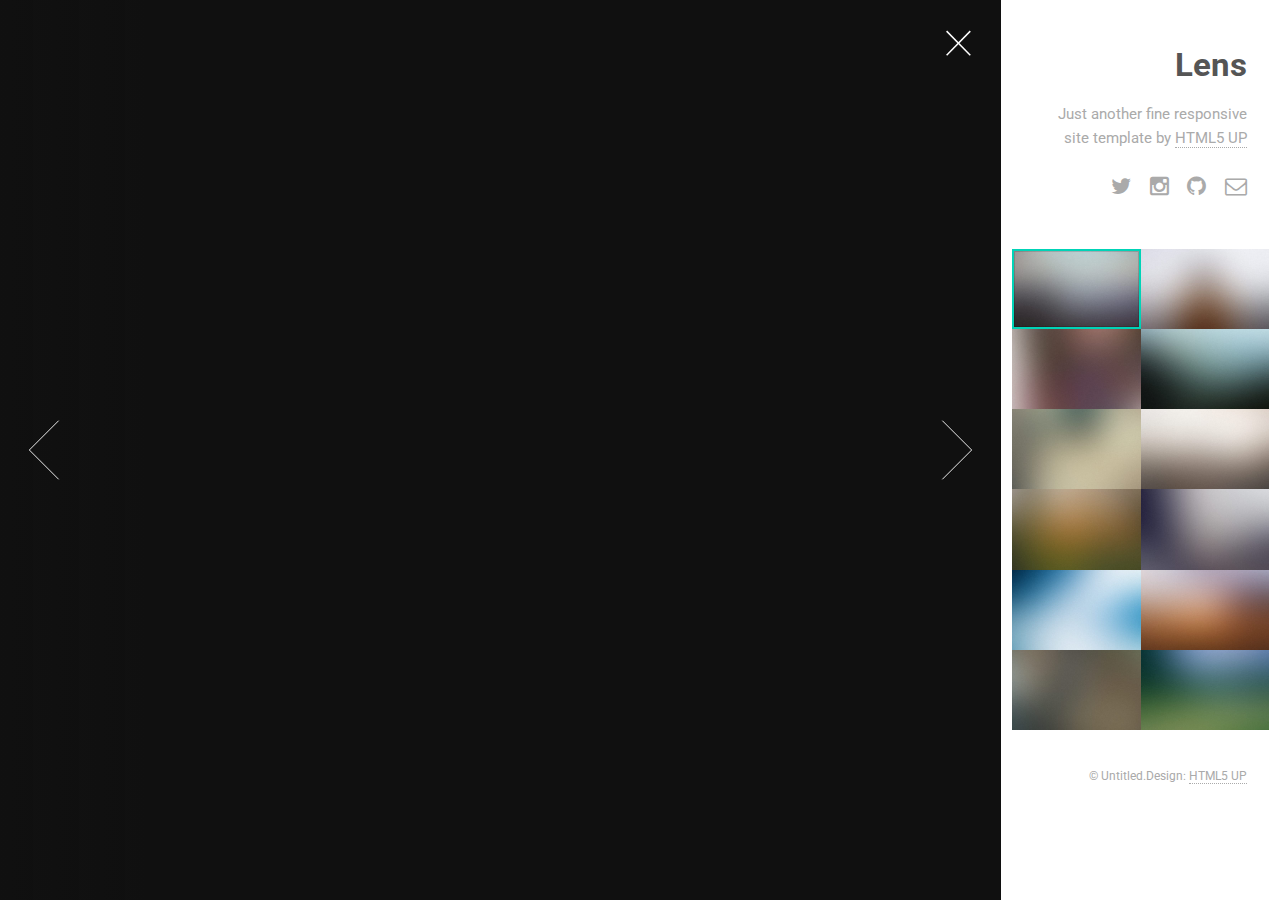
==== index.html @ 10e1d280 "first" ====
<!DOCTYPE HTML>
<!--
	Lens by HTML5 UP
	html5up.net | @n33co
	Free for personal and commercial use under the CCA 3.0 license (html5up.net/license)
-->
<html>
	<head>
		<title>Lens by HTML5 UP</title>
		<meta charset="utf-8" />
		<meta name="viewport" content="width=device-width, initial-scale=1" />
		<!--[if lte IE 8]><script src="assets/js/ie/html5shiv.js"></script><![endif]-->
		<link rel="stylesheet" href="assets/css/main.css" />
		<!--[if lte IE 8]><link rel="stylesheet" href="assets/css/ie8.css" /><![endif]-->
		<!--[if lte IE 9]><link rel="stylesheet" href="assets/css/ie9.css" /><![endif]-->
		<noscript><link rel="stylesheet" href="assets/css/noscript.css" /></noscript>
	</head>
	<body class="is-loading-0 is-loading-1 is-loading-2">

		<!-- Main -->
			<div id="main">

				<!-- Header -->
					<header id="header">
						<h1>Lens</h1>
						<p>Just another fine responsive site template by <a href="http://html5up.net">HTML5 UP</a></p>
						<ul class="icons">
							<li><a href="#" class="icon fa-twitter"><span class="label">Twitter</span></a></li>
							<li><a href="#" class="icon fa-instagram"><span class="label">Instagram</span></a></li>
							<li><a href="#" class="icon fa-github"><span class="label">Github</span></a></li>
							<li><a href="#" class="icon fa-envelope-o"><span class="label">Email</span></a></li>
						</ul>
					</header>

				<!-- Thumbnail -->
					<section id="thumbnails">
						<article>
							<a class="thumbnail" href="images/fulls/01.jpg" data-position="left center"><img src="images/thumbs/01.jpg" alt="" /></a>
							<h2>Diam tempus accumsan</h2>
							<p>Lorem ipsum dolor sit amet, consectetur adipiscing elit.</p>
						</article>
						<article>
							<a class="thumbnail" href="images/fulls/02.jpg"><img src="images/thumbs/02.jpg" alt="" /></a>
							<h2>Vivamus convallis libero</h2>
							<p>Sed velit lacus, laoreet at venenatis convallis in lorem tincidunt.</p>
						</article>
						<article>
							<a class="thumbnail" href="images/fulls/03.jpg" data-position="top center"><img src="images/thumbs/03.jpg" alt="" /></a>
							<h2>Nec accumsan enim felis</h2>
							<p>Maecenas eleifend tellus ut turpis eleifend, vitae pretium faucibus.</p>
						</article>
						<article>
							<a class="thumbnail" href="images/fulls/04.jpg"><img src="images/thumbs/04.jpg" alt="" /></a>
							<h2>Donec maximus nisi eget</h2>
							<p>Tristique in nulla vel congue. Sed sociis natoque parturient nascetur.</p>
						</article>
						<article>
							<a class="thumbnail" href="images/fulls/05.jpg" data-position="top center"><img src="images/thumbs/05.jpg" alt="" /></a>
							<h2>Nullam vitae nunc vulputate</h2>
							<p>In pellentesque cursus velit id posuere. Donec vehicula nulla.</p>
						</article>
						<article>
							<a class="thumbnail" href="images/fulls/06.jpg"><img src="images/thumbs/06.jpg" alt="" /></a>
							<h2>Phasellus magna faucibus</h2>
							<p>Nulla dignissim libero maximus tellus varius dictum ut posuere magna.</p>
						</article>
						<article>
							<a class="thumbnail" href="images/fulls/07.jpg"><img src="images/thumbs/07.jpg" alt="" /></a>
							<h2>Proin quis mauris</h2>
							<p>Etiam ultricies, lorem quis efficitur porttitor, facilisis ante orci urna.</p>
						</article>
						<article>
							<a class="thumbnail" href="images/fulls/08.jpg"><img src="images/thumbs/08.jpg" alt="" /></a>
							<h2>Gravida quis varius enim</h2>
							<p>Nunc egestas congue lorem. Nullam dictum placerat ex sapien tortor mattis.</p>
						</article>
						<article>
							<a class="thumbnail" href="images/fulls/09.jpg"><img src="images/thumbs/09.jpg" alt="" /></a>
							<h2>Morbi eget vitae adipiscing</h2>
							<p>In quis vulputate dui. Maecenas metus elit, dictum praesent lacinia lacus.</p>
						</article>
						<article>
							<a class="thumbnail" href="images/fulls/10.jpg"><img src="images/thumbs/10.jpg" alt="" /></a>
							<h2>Habitant tristique senectus</h2>
							<p>Vestibulum ante ipsum primis in faucibus orci luctus ac tincidunt dolor.</p>
						</article>
						<article>
							<a class="thumbnail" href="images/fulls/11.jpg"><img src="images/thumbs/11.jpg" alt="" /></a>
							<h2>Pharetra ex non faucibus</h2>
							<p>Ut sed magna euismod leo laoreet congue. Fusce congue enim ultricies.</p>
						</article>
						<article>
							<a class="thumbnail" href="images/fulls/12.jpg"><img src="images/thumbs/12.jpg" alt="" /></a>
							<h2>Mattis lorem sodales</h2>
							<p>Feugiat auctor leo massa, nec vestibulum nisl erat faucibus, rutrum nulla.</p>
						</article>
					</section>

				<!-- Footer -->
					<footer id="footer">
						<ul class="copyright">
							<li>&copy; Untitled.</li><li>Design: <a href="http://html5up.net">HTML5 UP</a></li>
						</ul>
					</footer>

			</div>

		<!-- Scripts -->
			<script src="assets/js/jquery.min.js"></script>
			<script src="assets/js/skel.min.js"></script>
			<!--[if lte IE 8]><script src="assets/js/ie/respond.min.js"></script><![endif]-->
			<script src="assets/js/main.js"></script>

	</body>
</html>
---- assets/css/main.css ----
@import url(font-awesome.min.css);
@import url("http://fonts.googleapis.com/css?family=Roboto:400,700");

/*
	Lens by HTML5 UP
	html5up.net | @n33co
	Free for personal and commercial use under the CCA 3.0 license (html5up.net/license)
*/

/* Reset */

	html, body, div, span, applet, object, iframe, h1, h2, h3, h4, h5, h6, p, blockquote, pre, a, abbr, acronym, address, big, cite, code, del, dfn, em, img, ins, kbd, q, s, samp, small, strike, strong, sub, sup, tt, var, b, u, i, center, dl, dt, dd, ol, ul, li, fieldset, form, label, legend, table, caption, tbody, tfoot, thead, tr, th, td, article, aside, canvas, details, embed, figure, figcaption, footer, header, hgroup, menu, nav, output, ruby, section, summary, time, mark, audio, video {
		margin: 0;
		padding: 0;
		border: 0;
		font-size: 100%;
		font: inherit;
		vertical-align: baseline;
	}

	article, aside, details, figcaption, figure, footer, header, hgroup, menu, nav, section {
		display: block;
	}

	body {
		line-height: 1;
	}

	ol, ul {
		list-style: none;
	}

	blockquote, q {
		quotes: none;
	}

	blockquote:before, blockquote:after, q:before, q:after {
		content: '';
		content: none;
	}

	table {
		border-collapse: collapse;
		border-spacing: 0;
	}

	body {
		-webkit-text-size-adjust: none;
	}

/* Box Model */

	*, *:before, *:after {
		-moz-box-sizing: border-box;
		-webkit-box-sizing: border-box;
		box-sizing: border-box;
	}

/* Basic */

	/*
		@-ms-viewport {
			width: device-width;
		}

	*/

	@media screen and (max-width: 480px) {

		html, body {
			min-width: 320px;
		}

	}

	body.is-loading-0 *, body.is-loading-0 *:before, body.is-loading-0 *:after {
		-moz-animation: none !important;
		-webkit-animation: none !important;
		-ms-animation: none !important;
		animation: none !important;
		-moz-transition: none !important;
		-webkit-transition: none !important;
		-ms-transition: none !important;
		transition: none !important;
	}

	html, body {
		background-color: #101010;
		overflow: hidden;
	}

/* Type */

	html {
		font-size: 16pt;
	}

		@media screen and (max-width: 1680px) {

			html {
				font-size: 12pt;
			}

		}

		@media screen and (max-width: 1280px) {

			html {
				font-size: 11pt;
			}

		}

	body {
		background-color: #fff;
		color: #aaa;
	}

	body, input, select, textarea {
		font-family: "Roboto", Helvetica, sans-serif;
		font-weight: 400;
		line-height: 1.65;
		font-size: 1em;
		color: #aaa;
	}

	a {
		-moz-transition: color 0.25s ease, border-bottom-color 0.25s ease;
		-webkit-transition: color 0.25s ease, border-bottom-color 0.25s ease;
		-ms-transition: color 0.25s ease, border-bottom-color 0.25s ease;
		transition: color 0.25s ease, border-bottom-color 0.25s ease;
		border-bottom: dotted 1px;
		color: inherit;
		text-decoration: none;
	}

		a:hover {
			border-bottom-color: transparent;
			color: #00D3B7;
		}

	strong, b {
		font-weight: 400;
		color: #555;
	}

	em, i {
		font-style: italic;
	}

	p {
		margin: 0 0 1.25em 0;
	}

	h1, h2, h3, h4, h5, h6 {
		font-weight: 400;
		line-height: 1.25;
		margin: 0 0 0.5em 0;
		color: #555;
	}

		h1 a, h2 a, h3 a, h4 a, h5 a, h6 a {
			color: inherit;
			text-decoration: none;
		}

	h2 {
		font-size: 1.25em;
	}

	h3 {
		font-size: 1em;
	}

	h4 {
		font-size: 0.9em;
	}

	h5 {
		font-size: 0.8em;
	}

	h6 {
		font-size: 0.7em;
	}

	sub {
		font-size: 0.8em;
		position: relative;
		top: 0.5em;
	}

	sup {
		font-size: 0.8em;
		position: relative;
		top: -0.5em;
	}

	blockquote {
		border-left: solid 4px #ccc;
		font-style: italic;
		margin: 0 0 1.25em 0;
		padding: 0.3125em 0 0.3125em 1.25em;
	}

	code {
		border-radius: 4px;
		border: solid 1px;
		font-family: "Courier New", monospace;
		font-size: 0.9em;
		margin: 0 0.25em;
		padding: 0.25em 0.65em;
		border-color: #ccc;
	}

	pre {
		-webkit-overflow-scrolling: touch;
		font-family: "Courier New", monospace;
		font-size: 0.9em;
		margin: 0 0 1.25em 0;
	}

		pre code {
			display: block;
			padding: 1em 1.5em;
			overflow-x: auto;
		}

	hr {
		border: 0;
		border-bottom: solid 1px #ccc;
		margin: 1.25em 0;
	}

		hr.major {
			margin: 1.875em 0;
		}

	.align-left {
		text-align: left;
	}

	.align-center {
		text-align: center;
	}

	.align-right {
		text-align: right;
	}

/* Button */

	input[type="submit"],
	input[type="reset"],
	input[type="button"],
	button,
	.button {
		-moz-appearance: none;
		-webkit-appearance: none;
		-ms-appearance: none;
		appearance: none;
		-moz-transition: background-color 0.25s ease-in-out, border-color 0.25s ease-in-out, color 0.25s ease-in-out;
		-webkit-transition: background-color 0.25s ease-in-out, border-color 0.25s ease-in-out, color 0.25s ease-in-out;
		-ms-transition: background-color 0.25s ease-in-out, border-color 0.25s ease-in-out, color 0.25s ease-in-out;
		transition: background-color 0.25s ease-in-out, border-color 0.25s ease-in-out, color 0.25s ease-in-out;
		background-color: transparent;
		border-radius: 4px;
		border: solid 1px #ccc;
		color: #555;
		cursor: pointer;
		display: inline-block;
		line-height: 1;
		padding: 0.75em 1.5em;
		text-align: center;
		text-decoration: none;
		white-space: nowrap;
	}

		input[type="submit"]:hover,
		input[type="reset"]:hover,
		input[type="button"]:hover,
		button:hover,
		.button:hover {
			border-color: #00D3B7;
			color: #00D3B7;
		}

			input[type="submit"]:hover:active,
			input[type="reset"]:hover:active,
			input[type="button"]:hover:active,
			button:hover:active,
			.button:hover:active {
				background-color: rgba(0, 211, 183, 0.15);
			}

		input[type="submit"].icon,
		input[type="reset"].icon,
		input[type="button"].icon,
		button.icon,
		.button.icon {
			padding-left: 1.35em;
		}

			input[type="submit"].icon:before,
			input[type="reset"].icon:before,
			input[type="button"].icon:before,
			button.icon:before,
			.button.icon:before {
				margin-right: 0.5em;
			}

		input[type="submit"].fit,
		input[type="reset"].fit,
		input[type="button"].fit,
		button.fit,
		.button.fit {
			display: block;
			margin: 0 0 0.625em 0;
			width: 100%;
		}

		input[type="submit"].small,
		input[type="reset"].small,
		input[type="button"].small,
		button.small,
		.button.small {
			font-size: 0.8em;
		}

		input[type="submit"].big,
		input[type="reset"].big,
		input[type="button"].big,
		button.big,
		.button.big {
			font-size: 1.35em;
		}

		input[type="submit"].disabled, input[type="submit"]:disabled,
		input[type="reset"].disabled,
		input[type="reset"]:disabled,
		input[type="button"].disabled,
		input[type="button"]:disabled,
		button.disabled,
		button:disabled,
		.button.disabled,
		.button:disabled {
			-moz-pointer-events: none;
			-webkit-pointer-events: none;
			-ms-pointer-events: none;
			pointer-events: none;
			opacity: 0.25;
		}

/* Form */

	form {
		margin: 0 0 1.25em 0;
	}

	label {
		color: #555;
		display: block;
		font-size: 0.9em;
		font-weight: 400;
		margin: 0 0 0.625em 0;
	}

	input[type="text"],
	input[type="password"],
	input[type="email"],
	select,
	textarea {
		-moz-appearance: none;
		-webkit-appearance: none;
		-ms-appearance: none;
		appearance: none;
		background-color: transparent;
		border-radius: 4px;
		border: solid 1px #ccc;
		color: inherit;
		display: block;
		outline: 0;
		padding: 0 0.75em;
		text-decoration: none;
		width: 100%;
	}

		input[type="text"]:invalid,
		input[type="password"]:invalid,
		input[type="email"]:invalid,
		select:invalid,
		textarea:invalid {
			box-shadow: none;
		}

		input[type="text"]:focus,
		input[type="password"]:focus,
		input[type="email"]:focus,
		select:focus,
		textarea:focus {
			border-color: #00D3B7;
		}

	.select-wrapper {
		text-decoration: none;
		display: block;
		position: relative;
	}

		.select-wrapper:before {
			-moz-osx-font-smoothing: grayscale;
			-webkit-font-smoothing: antialiased;
			font-family: FontAwesome;
			font-style: normal;
			font-weight: normal;
			text-transform: none !important;
		}

		.select-wrapper:before {
			color: #ccc;
			content: '\f107';
			display: block;
			height: 2.75em;
			line-height: 2.75em;
			pointer-events: none;
			position: absolute;
			right: 0;
			text-align: center;
			top: 0;
			width: 2.75em;
		}

		.select-wrapper select::-ms-expand {
			display: none;
		}

	input[type="text"],
	input[type="password"],
	input[type="email"],
	select {
		height: 2.75em;
	}

	textarea {
		padding: 0.75em 1em;
	}

	input[type="checkbox"],
	input[type="radio"] {
		-moz-appearance: none;
		-webkit-appearance: none;
		-ms-appearance: none;
		appearance: none;
		display: block;
		float: left;
		margin-right: -2em;
		opacity: 0;
		width: 1em;
		z-index: -1;
	}

		input[type="checkbox"] + label,
		input[type="radio"] + label {
			text-decoration: none;
			color: #aaa;
			cursor: pointer;
			display: inline-block;
			font-size: 1em;
			font-weight: 400;
			margin: 0;
			padding-left: 2.4em;
			padding-right: 0.75em;
			position: relative;
		}

			input[type="checkbox"] + label:before,
			input[type="radio"] + label:before {
				-moz-osx-font-smoothing: grayscale;
				-webkit-font-smoothing: antialiased;
				font-family: FontAwesome;
				font-style: normal;
				font-weight: normal;
				text-transform: none !important;
			}

			input[type="checkbox"] + label:before,
			input[type="radio"] + label:before {
				background: transparent;
				border-radius: 4px;
				border: solid 1px #ccc;
				content: '';
				display: inline-block;
				height: 1.65em;
				left: 0;
				line-height: 1.58125em;
				position: absolute;
				text-align: center;
				top: 0;
				width: 1.65em;
			}

		input[type="checkbox"]:checked + label:before,
		input[type="radio"]:checked + label:before {
			background-color: #555;
			border-color: #555;
			color: #fff;
			content: '\f00c';
		}

		input[type="checkbox"]:focus + label:before,
		input[type="radio"]:focus + label:before {
			border-color: #00D3B7;
		}

	input[type="checkbox"] + label:before {
		border-radius: 4px;
	}

	input[type="radio"] + label:before {
		border-radius: 100%;
	}

	::-webkit-input-placeholder {
		opacity: 1.0;
		color: #ccc !important;
	}

	:-moz-placeholder {
		opacity: 1.0;
		color: #ccc !important;
	}

	::-moz-placeholder {
		opacity: 1.0;
		color: #ccc !important;
	}

	:-ms-input-placeholder {
		opacity: 1.0;
		color: #ccc !important;
	}

	.formerize-placeholder {
		opacity: 1.0;
		color: #ccc !important;
	}

	.field {
		margin: 0 0 1.25em 0;
	}

/* Icon */

	.icon {
		text-decoration: none;
		border-bottom: none;
		position: relative;
	}

		.icon:before {
			-moz-osx-font-smoothing: grayscale;
			-webkit-font-smoothing: antialiased;
			font-family: FontAwesome;
			font-style: normal;
			font-weight: normal;
			text-transform: none !important;
		}

		.icon > .label {
			display: none;
		}

/* List */

	ol {
		list-style: decimal;
		margin: 0 0 1.25em 0;
		padding-left: 1.25em;
	}

		ol li {
			padding-left: 0.25em;
		}

	ul {
		list-style: disc;
		margin: 0 0 1.25em 0;
		padding-left: 1em;
	}

		ul li {
			padding-left: 0.5em;
		}

		ul.alt {
			list-style: none;
			padding-left: 0;
		}

			ul.alt li {
				border-top: solid 1px #ccc;
				padding: 0.5em 0;
			}

				ul.alt li:first-child {
					border-top: 0;
					padding-top: 0;
				}

		ul.icons {
			cursor: default;
			list-style: none;
			padding-left: 0;
		}

			ul.icons li {
				display: inline-block;
				padding: 0 1em 0 0;
			}

				ul.icons li:last-child {
					padding-right: 0;
				}

				ul.icons li .icon:before {
					font-size: 1.5rem;
				}

		ul.actions {
			cursor: default;
			list-style: none;
			padding-left: 0;
		}

			ul.actions li {
				display: inline-block;
				padding: 0 0.625em 0 0;
				vertical-align: middle;
			}

				ul.actions li:last-child {
					padding-right: 0;
				}

			ul.actions.small li {
				padding: 0 0.3125em 0 0;
			}

			ul.actions.vertical li {
				display: block;
				padding: 0.625em 0 0 0;
			}

				ul.actions.vertical li:first-child {
					padding-top: 0;
				}

				ul.actions.vertical li > * {
					margin-bottom: 0;
				}

			ul.actions.vertical.small li {
				padding: 0.3125em 0 0 0;
			}

				ul.actions.vertical.small li:first-child {
					padding-top: 0;
				}

			ul.actions.fit {
				display: table;
				margin-left: -0.625em;
				padding: 0;
				table-layout: fixed;
				width: calc(100% + 0.625em);
			}

				ul.actions.fit li {
					display: table-cell;
					padding: 0 0 0 0.625em;
				}

					ul.actions.fit li > * {
						margin-bottom: 0;
					}

				ul.actions.fit.small {
					margin-left: -0.3125em;
					width: calc(100% + 0.3125em);
				}

					ul.actions.fit.small li {
						padding: 0 0 0 0.3125em;
					}

	dl {
		margin: 0 0 1.25em 0;
	}

		dl dt {
			display: block;
			font-weight: 400;
			margin: 0 0 0.625em 0;
		}

		dl dd {
			margin-left: 1.25em;
		}

/* Main */

	#main {
		-moz-transition: opacity 0.75s ease, right 0.75s ease, left 0.75s ease, visibility 0.75s;
		-webkit-transition: opacity 0.75s ease, right 0.75s ease, left 0.75s ease, visibility 0.75s;
		-ms-transition: opacity 0.75s ease, right 0.75s ease, left 0.75s ease, visibility 0.75s;
		transition: opacity 0.75s ease, right 0.75s ease, left 0.75s ease, visibility 0.75s;
		-webkit-overflow-scrolling: touch;
		position: fixed;
		top: 0;
		width: 22.5em;
		height: 100%;
		background: #fff;
		outline: 0;
		overflow-x: hidden;
		overflow-y: auto;
		text-align: right;
		visibility: visible;
		z-index: 10000;
		right: 0;
	}

		#main .toggle {
			-webkit-tap-highlight-color: transparent;
			position: absolute;
			top: 0;
			width: 4em;
			height: 4em;
			background-image: url("images/close-small-alt.svg");
			background-repeat: no-repeat;
			background-size: 32px 32px;
			cursor: pointer;
			display: none;
			z-index: 1;
			background-position: 0.5em 0.5em;
			left: 0;
		}

		body.fullscreen #main {
			visibility: hidden;
			right: -22.5em;
		}

		body.is-loading-1 #main {
			opacity: 0;
			right: -2em;
		}

		@media screen and (max-width: 1280px) {

			#main {
				width: 19em;
			}

				body.fullscreen #main {
					right: -19em;
				}

		}

		@media screen and (max-width: 980px) {

			#main {
				background: rgba(255, 255, 255, 0.925);
			}

				#main .toggle {
					display: block;
				}

		}

		@media screen and (max-width: 480px) {

			#main {
				-moz-transition: opacity 0.5s ease, visibility 0.5s;
				-webkit-transition: opacity 0.5s ease, visibility 0.5s;
				-ms-transition: opacity 0.5s ease, visibility 0.5s;
				transition: opacity 0.5s ease, visibility 0.5s;
				width: 100%;
				background: #fff;
				text-align: center;
			}

				body.is-loading-1 #main {
					left: auto !important;
					right: auto !important;
				}

				body.fullscreen #main {
					left: auto !important;
					right: auto !important;
					opacity: 0;
				}

				#main .toggle {
					display: none;
				}

		}

/* Header */

	#header {
		padding: 3em 2.25em 1.75em 2.25em ;
	}

		#header h1 {
			font-size: 2.25em;
			font-weight: 700;
		}

/* Footer */

	#footer {
		padding: 2.25em 2.25em 1em 2.25em ;
	}

		#footer .copyright {
			list-style: none;
			padding: 0;
		}

			#footer .copyright li {
				display: inline-block;
				font-size: 0.8em;
				padding: 0;
			}

/* Thumbnails */

	#thumbnails {
		display: -moz-flex;
		display: -webkit-flex;
		display: -ms-flex;
		display: flex;
		-moz-flex-wrap: wrap;
		-webkit-flex-wrap: wrap;
		-ms-flex-wrap: wrap;
		flex-wrap: wrap;
		padding: 0 0.75em;
	}

		#thumbnails article {
			position: relative;
			width: 50%;
			background: #101010;
			outline: 0;
		}

			#thumbnails article .thumbnail {
				-webkit-tap-highlight-color: transparent;
				display: block;
				position: relative;
				border: 0;
				outline: 0;
			}

				#thumbnails article .thumbnail img {
					display: block;
					width: 100%;
				}

				#thumbnails article .thumbnail:before {
					-moz-pointer-events: none;
					-webkit-pointer-events: none;
					-ms-pointer-events: none;
					pointer-events: none;
					-moz-transition: opacity 0.25s ease;
					-webkit-transition: opacity 0.25s ease;
					-ms-transition: opacity 0.25s ease;
					transition: opacity 0.25s ease;
					content: '';
					position: absolute;
					left: 0;
					top: 0;
					width: 100%;
					height: 100%;
					box-shadow: inset 0 0 0 2px #00D3B7, inset 0 0 0px 3px rgba(0, 0, 0, 0.15);
					opacity: 0;
					z-index: 1;
				}

				#thumbnails article .thumbnail:focus:before {
					opacity: 0.5;
				}

			#thumbnails article h2, #thumbnails article p {
				display: none;
			}

			#thumbnails article.active .thumbnail:before {
				opacity: 1;
			}

		@media screen and (max-width: 480px) {

			#thumbnails article .thumbnail:before {
				display: none;
			}

		}

/* Viewer */

	@-moz-keyframes spinner {
		0% {
			-moz-transform: rotate(0deg);
			-webkit-transform: rotate(0deg);
			-ms-transform: rotate(0deg);
			transform: rotate(0deg);
		}

		100% {
			-moz-transform: rotate(360deg);
			-webkit-transform: rotate(360deg);
			-ms-transform: rotate(360deg);
			transform: rotate(360deg);
		}
	}

	@-webkit-keyframes spinner {
		0% {
			-moz-transform: rotate(0deg);
			-webkit-transform: rotate(0deg);
			-ms-transform: rotate(0deg);
			transform: rotate(0deg);
		}

		100% {
			-moz-transform: rotate(360deg);
			-webkit-transform: rotate(360deg);
			-ms-transform: rotate(360deg);
			transform: rotate(360deg);
		}
	}

	@-ms-keyframes spinner {
		0% {
			-moz-transform: rotate(0deg);
			-webkit-transform: rotate(0deg);
			-ms-transform: rotate(0deg);
			transform: rotate(0deg);
		}

		100% {
			-moz-transform: rotate(360deg);
			-webkit-transform: rotate(360deg);
			-ms-transform: rotate(360deg);
			transform: rotate(360deg);
		}
	}

	@keyframes spinner {
		0% {
			-moz-transform: rotate(0deg);
			-webkit-transform: rotate(0deg);
			-ms-transform: rotate(0deg);
			transform: rotate(0deg);
		}

		100% {
			-moz-transform: rotate(360deg);
			-webkit-transform: rotate(360deg);
			-ms-transform: rotate(360deg);
			transform: rotate(360deg);
		}
	}

	#viewer {
		-moz-transition: opacity 0.75s ease, width 0.75s ease;
		-webkit-transition: opacity 0.75s ease, width 0.75s ease;
		-ms-transition: opacity 0.75s ease, width 0.75s ease;
		transition: opacity 0.75s ease, width 0.75s ease;
		position: absolute;
		top: 0;
		width: calc(100% - 22.5em);
		height: 100%;
		left: 0;
	}

		#viewer .inner {
			-moz-pointer-events: none;
			-webkit-pointer-events: none;
			-ms-pointer-events: none;
			pointer-events: none;
			position: absolute;
			top: 0;
			left: 0;
			width: 100%;
			height: 100%;
			z-index: 2;
		}

			#viewer .inner > * {
				-moz-pointer-events: auto;
				-webkit-pointer-events: auto;
				-ms-pointer-events: auto;
				pointer-events: auto;
			}

			#viewer .inner:before {
				background-image: -moz-linear-gradient(left, rgba(16,16,16,0.2), rgba(16,16,16,0) 10em, rgba(16,16,16,0)), -moz-linear-gradient(right, rgba(16,16,16,0.2), rgba(16,16,16,0) 10em, rgba(16,16,16,0));
				background-image: -webkit-linear-gradient(left, rgba(16,16,16,0.2), rgba(16,16,16,0) 10em, rgba(16,16,16,0)), -webkit-linear-gradient(right, rgba(16,16,16,0.2), rgba(16,16,16,0) 10em, rgba(16,16,16,0));
				background-image: -ms-linear-gradient(left, rgba(16,16,16,0.2), rgba(16,16,16,0) 10em, rgba(16,16,16,0)), -ms-linear-gradient(right, rgba(16,16,16,0.2), rgba(16,16,16,0) 10em, rgba(16,16,16,0));
				background-image: linear-gradient(left, rgba(16,16,16,0.2), rgba(16,16,16,0) 10em, rgba(16,16,16,0)), linear-gradient(right, rgba(16,16,16,0.2), rgba(16,16,16,0) 10em, rgba(16,16,16,0));
				content: '';
				display: block;
				position: absolute;
				top: 0;
				left: 0;
				width: 100%;
				height: 100%;
			}

			#viewer .inner .toggle {
				-webkit-tap-highlight-color: transparent;
				position: absolute;
				top: 0;
				width: 4em;
				height: 4em;
				background-image: url("images/close.svg");
				background-repeat: no-repeat;
				background-size: 64px 64px;
				cursor: pointer;
				z-index: 1;
				right: 0;
				background-position: calc(100% - 0.75em) 0.75em;
			}

			#viewer .inner .nav-next,
			#viewer .inner .nav-previous {
				-webkit-tap-highlight-color: transparent;
				position: absolute;
				top: 50%;
				width: 6em;
				height: 6em;
				margin-top: -3em;
				background-image: url("images/arrow.svg");
				background-position: center;
				background-repeat: no-repeat;
				background-size: contain;
				cursor: pointer;
			}

			#viewer .inner .nav-previous {
				-moz-transform: scaleX(-1);
				-webkit-transform: scaleX(-1);
				-ms-transform: scaleX(-1);
				transform: scaleX(-1);
				left: 0;
			}

			#viewer .inner .nav-next {
				right: 0;
			}

		#viewer .slide {
			-moz-transition: opacity 0.5s ease-in-out;
			-webkit-transition: opacity 0.5s ease-in-out;
			-ms-transition: opacity 0.5s ease-in-out;
			transition: opacity 0.5s ease-in-out;
			position: absolute;
			top: 0;
			left: 0;
			width: 100%;
			height: 100%;
			opacity: 1;
			z-index: 1;
		}

			#viewer .slide .caption {
				background-image: -moz-linear-gradient(bottom, rgba(16,16,16,0.75), rgba(16,16,16,0.25) 80%, rgba(16,16,16,0));
				background-image: -webkit-linear-gradient(bottom, rgba(16,16,16,0.75), rgba(16,16,16,0.25) 80%, rgba(16,16,16,0));
				background-image: -ms-linear-gradient(bottom, rgba(16,16,16,0.75), rgba(16,16,16,0.25) 80%, rgba(16,16,16,0));
				background-image: linear-gradient(bottom, rgba(16,16,16,0.75), rgba(16,16,16,0.25) 80%, rgba(16,16,16,0));
				padding: 2em 2em 0.75em 2em ;
				position: absolute;
				bottom: 0;
				left: 0;
				width: 100%;
				color: rgba(255, 255, 255, 0.5);
				z-index: 1;
			}

				#viewer .slide .caption h2, #viewer .slide .caption h3, #viewer .slide .caption h4, #viewer .slide .caption h5, #viewer .slide .caption h6 {
					color: #fff;
				}

			#viewer .slide .image {
				-moz-transition: opacity 0.5s ease-in-out;
				-webkit-transition: opacity 0.5s ease-in-out;
				-ms-transition: opacity 0.5s ease-in-out;
				transition: opacity 0.5s ease-in-out;
				position: absolute;
				top: 0;
				left: 0;
				width: 100%;
				height: 100%;
				background-repeat: no-repeat;
				background-size: cover;
				opacity: 0;
			}

			#viewer .slide:before {
				-moz-animation: spinner 1s linear infinite;
				-webkit-animation: spinner 1s linear infinite;
				-ms-animation: spinner 1s linear infinite;
				animation: spinner 1s linear infinite;
				-moz-transition: opacity 0.5s ease-in-out;
				-webkit-transition: opacity 0.5s ease-in-out;
				-ms-transition: opacity 0.5s ease-in-out;
				transition: opacity 0.5s ease-in-out;
				content: '';
				display: block;
				position: absolute;
				top: 50%;
				left: 50%;
				width: 3em;
				height: 3em;
				background-image: url("images/spinner.svg");
				background-position: center;
				background-repeat: no-repeat;
				background-size: contain;
				margin: -1.5em 0 0 -1.5em;
				opacity: 0;
			}

			#viewer .slide.loading:before {
				opacity: 1;
			}

			#viewer .slide.active .image {
				opacity: 1;
			}

		body.fullscreen #viewer {
			width: 100%;
		}

			body.fullscreen #viewer .inner .toggle {
				background-image: url("images/open.svg");
			}

		body.is-loading-1 #viewer {
			opacity: 0;
		}

		body.is-loading-2 #viewer .slide {
			opacity: 0;
		}

		@media screen and (max-width: 1280px) {

			#viewer {
				width: calc(100% - 19em);
			}

		}

		@media screen and (max-width: 980px) {

			#viewer {
				width: 100%;
			}

				#viewer .inner .toggle {
					-moz-transition: opacity 0.75s ease;
					-webkit-transition: opacity 0.75s ease;
					-ms-transition: opacity 0.75s ease;
					transition: opacity 0.75s ease;
					background-image: url("images/open.svg");
					opacity: 0;
					right: 0;
				}

				body.fullscreen #viewer .inner .toggle {
					opacity: 1;
				}

		}

		@media screen and (max-width: 736px) {

			#viewer .inner .toggle {
				background-size: 32px 32px;
			}

			#viewer .inner .nav-next,
			#viewer .inner .nav-previous {
				background-image: url("images/arrow-small.svg");
				background-size: 32px 32px;
			}

			body.fullscreen #viewer .inner .toggle {
				background-image: url("images/open-small.svg");
			}

		}

		@media screen and (max-width: 480px) {

			#viewer {
				-moz-transition: opacity 0.5s ease;
				-webkit-transition: opacity 0.5s ease;
				-ms-transition: opacity 0.5s ease;
				transition: opacity 0.5s ease;
				-moz-transition-delay: 0s;
				-webkit-transition-delay: 0s;
				-ms-transition-delay: 0s;
				transition-delay: 0s;
				opacity: 0;
			}

				#viewer .inner .toggle {
					background-image: url("images/close-small.svg") !important;
					background-size: 32px 32px;
				}

				body.fullscreen #viewer {
					-moz-transition-delay: 0.5s;
					-webkit-transition-delay: 0.5s;
					-ms-transition-delay: 0.5s;
					transition-delay: 0.5s;
					opacity: 1;
				}

		}
---- assets/css/ie8.css ----
/*
	Lens by HTML5 UP
	html5up.net | @n33co
	Free for personal and commercial use under the CCA 3.0 license (html5up.net/license)
*/

/* Viewer */

	#viewer {
		width: 100%;
	}
---- assets/css/ie9.css ----
/*
	Lens by HTML5 UP
	html5up.net | @n33co
	Free for personal and commercial use under the CCA 3.0 license (html5up.net/license)
*/

/* Thumbnails */

	#thumbnails:after {
		content: '';
		display: block;
		clear: both;
	}

	#thumbnails article {
		float: left;
	}

/* Viewer */

	#viewer .inner {
		box-shadow: inset 0 0 9em 2em rgba(16, 16, 16, 0.2);
	}

		#viewer .inner:before {
			display: none;
		}

	#viewer .slide .caption {
		background-color: rgba(16, 16, 16, 0.5);
	}
---- assets/css/noscript.css ----
/*
	Lens by HTML5 UP
	html5up.net | @n33co
	Free for personal and commercial use under the CCA 3.0 license (html5up.net/license)
*/

/* Main */

	#main {
		opacity: 1 !important;
		right: 0 !important;
	}

	body:before {
		content: 'Javascript is disabled :(';
		display: block;
		position: absolute;
		top: 50%;
		width: calc(100% - 22.5em * 0.333333333);
		height: 4em;
		margin-top: -2em;
		color: #272727;
		cursor: default;
		font-size: 3em;
		line-height: 4em;
		text-align: center;
		white-space: nowrap;
		left: 0;
	}
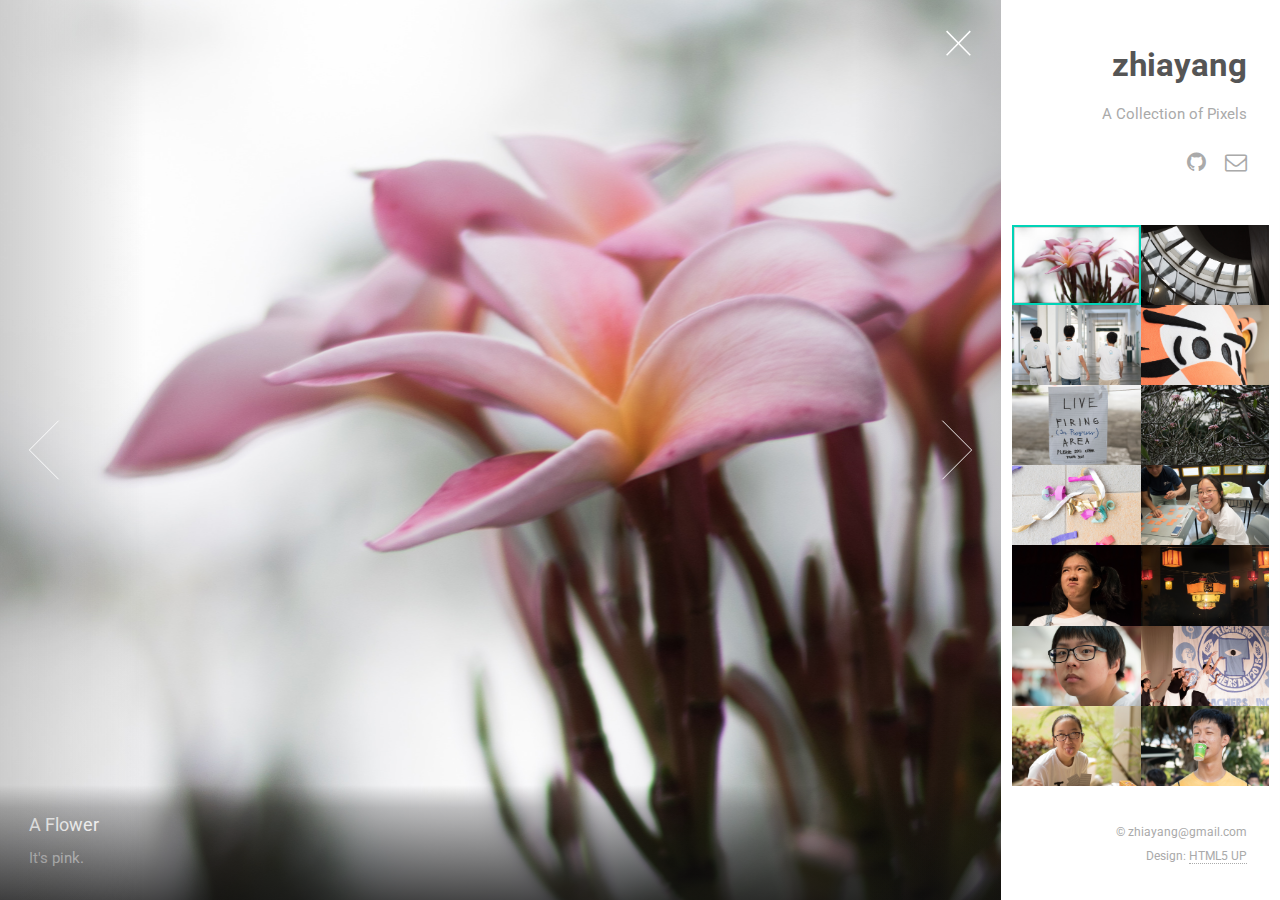
==== commit be751618: "second" ====
--- a/index.html
+++ b/index.html
@@ -6,7 +6,7 @@
 -->
 <html>
 	<head>
-		<title>Lens by HTML5 UP</title>
+		<title>A Collection of Pixels</title>
 		<meta charset="utf-8" />
 		<meta name="viewport" content="width=device-width, initial-scale=1" />
 		<!--[if lte IE 8]><script src="assets/js/ie/html5shiv.js"></script><![endif]-->
@@ -22,13 +22,11 @@
 
 				<!-- Header -->
 					<header id="header">
-						<h1>Lens</h1>
-						<p>Just another fine responsive site template by <a href="http://html5up.net">HTML5 UP</a></p>
+						<h1>zhiayang</h1>
+						<p>A Collection of Pixels</p>
 						<ul class="icons">
-							<li><a href="#" class="icon fa-twitter"><span class="label">Twitter</span></a></li>
-							<li><a href="#" class="icon fa-instagram"><span class="label">Instagram</span></a></li>
-							<li><a href="#" class="icon fa-github"><span class="label">Github</span></a></li>
-							<li><a href="#" class="icon fa-envelope-o"><span class="label">Email</span></a></li>
+							<li><a href="https://github.com/zhiayang" class="icon fa-github"><span class="label">Github</span></a></li>
+							<li><a href="mailto:zhiayang@gmail.com" class="icon fa-envelope-o"><span class="label">Email</span></a></li>
 						</ul>
 					</header>
 
@@ -36,70 +34,80 @@
 					<section id="thumbnails">
 						<article>
 							<a class="thumbnail" href="images/fulls/01.jpg" data-position="left center"><img src="images/thumbs/01.jpg" alt="" /></a>
-							<h2>Diam tempus accumsan</h2>
-							<p>Lorem ipsum dolor sit amet, consectetur adipiscing elit.</p>
+							<h2>A Flower</h2>
+							<p>It's pink.</p>
 						</article>
 						<article>
 							<a class="thumbnail" href="images/fulls/02.jpg"><img src="images/thumbs/02.jpg" alt="" /></a>
-							<h2>Vivamus convallis libero</h2>
-							<p>Sed velit lacus, laoreet at venenatis convallis in lorem tincidunt.</p>
+							<h2>Some Contrast</h2>
+							<p>It's definitely there.</p>
 						</article>
 						<article>
-							<a class="thumbnail" href="images/fulls/03.jpg" data-position="top center"><img src="images/thumbs/03.jpg" alt="" /></a>
-							<h2>Nec accumsan enim felis</h2>
-							<p>Maecenas eleifend tellus ut turpis eleifend, vitae pretium faucibus.</p>
+							<a class="thumbnail" href="images/fulls/03.jpg"><img src="images/thumbs/03.jpg" alt="" /></a>
+							<h2>Cool People :: Astrigue 2015</h2>
+							<p>Don't look at explosions.</p>
 						</article>
 						<article>
 							<a class="thumbnail" href="images/fulls/04.jpg"><img src="images/thumbs/04.jpg" alt="" /></a>
-							<h2>Donec maximus nisi eget</h2>
-							<p>Tristique in nulla vel congue. Sed sociis natoque parturient nascetur.</p>
+							<h2>Its Soul-less Eyes :: Teacher's Day 2015</h2>
+							<p>Stare deep into your soul.</p>
 						</article>
 						<article>
-							<a class="thumbnail" href="images/fulls/05.jpg" data-position="top center"><img src="images/thumbs/05.jpg" alt="" /></a>
-							<h2>Nullam vitae nunc vulputate</h2>
-							<p>In pellentesque cursus velit id posuere. Donec vehicula nulla.</p>
+							<a class="thumbnail" href="images/fulls/05.jpg"><img src="images/thumbs/05.jpg" alt="" /></a>
+							<h2>Pew Pew :: Astrigue 2015</h2>
+							<p>pew pew pew pew boom psh pew pew</p>
 						</article>
 						<article>
 							<a class="thumbnail" href="images/fulls/06.jpg"><img src="images/thumbs/06.jpg" alt="" /></a>
-							<h2>Phasellus magna faucibus</h2>
-							<p>Nulla dignissim libero maximus tellus varius dictum ut posuere magna.</p>
+							<h2>A Field of branches</h2>
+							<p>Interspersed by flowers.</p>
 						</article>
 						<article>
 							<a class="thumbnail" href="images/fulls/07.jpg"><img src="images/thumbs/07.jpg" alt="" /></a>
-							<h2>Proin quis mauris</h2>
-							<p>Etiam ultricies, lorem quis efficitur porttitor, facilisis ante orci urna.</p>
+							<h2>Party Poppers</h2>
+							<p>Looks like spilled guts.</p>
 						</article>
 						<article>
 							<a class="thumbnail" href="images/fulls/08.jpg"><img src="images/thumbs/08.jpg" alt="" /></a>
-							<h2>Gravida quis varius enim</h2>
-							<p>Nunc egestas congue lorem. Nullam dictum placerat ex sapien tortor mattis.</p>
+							<h2>A Person :: Astrigue 2015</h2>
+							<p>No comment.</p>
 						</article>
 						<article>
 							<a class="thumbnail" href="images/fulls/09.jpg"><img src="images/thumbs/09.jpg" alt="" /></a>
-							<h2>Morbi eget vitae adipiscing</h2>
-							<p>In quis vulputate dui. Maecenas metus elit, dictum praesent lacinia lacus.</p>
+							<h2>Grumpy Mc. Grumperton :: Teacher's Day 2015</h2>
+							<p>*pouts*</p>
 						</article>
 						<article>
 							<a class="thumbnail" href="images/fulls/10.jpg"><img src="images/thumbs/10.jpg" alt="" /></a>
-							<h2>Habitant tristique senectus</h2>
-							<p>Vestibulum ante ipsum primis in faucibus orci luctus ac tincidunt dolor.</p>
+							<h2>Mid Autumn Festival 2015</h2>
+							<p>Oh look, lanterns.</p>
 						</article>
 						<article>
 							<a class="thumbnail" href="images/fulls/11.jpg"><img src="images/thumbs/11.jpg" alt="" /></a>
-							<h2>Pharetra ex non faucibus</h2>
-							<p>Ut sed magna euismod leo laoreet congue. Fusce congue enim ultricies.</p>
+							<h2>A Deer in the Headlights</h2>
+							<p>*smash*</p>
 						</article>
 						<article>
 							<a class="thumbnail" href="images/fulls/12.jpg"><img src="images/thumbs/12.jpg" alt="" /></a>
-							<h2>Mattis lorem sodales</h2>
-							<p>Feugiat auctor leo massa, nec vestibulum nisl erat faucibus, rutrum nulla.</p>
+							<h2>MAD :: Teacher's Day 2015</h2>
+							<p>I'm scared now.</p>
+						</article>
+						<article>
+							<a class="thumbnail" href="images/fulls/13.jpg"><img src="images/thumbs/13.jpg" alt="" /></a>
+							<h2>Blehhhhh</h2>
+							<p>No comment.</p>
+						</article>
+						<article>
+							<a class="thumbnail" href="images/fulls/14.jpg"><img src="images/thumbs/14.jpg" alt="" /></a>
+							<h2>The Beast :: CSM 2015</h2>
+							<p>Hot.</p>
 						</article>
 					</section>
 
 				<!-- Footer -->
 					<footer id="footer">
 						<ul class="copyright">
-							<li>&copy; Untitled.</li><li>Design: <a href="http://html5up.net">HTML5 UP</a></li>
+							<li>&copy; zhiayang@gmail.com</li><li>Design: <a href="http://html5up.net">HTML5 UP</a></li>
 						</ul>
 					</footer>
 
@@ -112,4 +120,4 @@
 			<script src="assets/js/main.js"></script>
 
 	</body>
-</html>+</html>
--- a/assets/css/main.css
+++ b/assets/css/main.css
@@ -1,1237 +1,1183 @@
 @import url(font-awesome.min.css);
 @import url("http://fonts.googleapis.com/css?family=Roboto:400,700");
-
-/*
-	Lens by HTML5 UP
-	html5up.net | @n33co
-	Free for personal and commercial use under the CCA 3.0 license (html5up.net/license)
+/*
+	Lens by HTML5 UP
+	html5up.net | @n33co
+	Free for personal and commercial use under the CCA 3.0 license (html5up.net/license)
 */
-
 /* Reset */
-
-	html, body, div, span, applet, object, iframe, h1, h2, h3, h4, h5, h6, p, blockquote, pre, a, abbr, acronym, address, big, cite, code, del, dfn, em, img, ins, kbd, q, s, samp, small, strike, strong, sub, sup, tt, var, b, u, i, center, dl, dt, dd, ol, ul, li, fieldset, form, label, legend, table, caption, tbody, tfoot, thead, tr, th, td, article, aside, canvas, details, embed, figure, figcaption, footer, header, hgroup, menu, nav, output, ruby, section, summary, time, mark, audio, video {
-		margin: 0;
-		padding: 0;
-		border: 0;
-		font-size: 100%;
-		font: inherit;
-		vertical-align: baseline;
-	}
-
-	article, aside, details, figcaption, figure, footer, header, hgroup, menu, nav, section {
-		display: block;
-	}
-
-	body {
-		line-height: 1;
-	}
-
-	ol, ul {
-		list-style: none;
-	}
-
-	blockquote, q {
-		quotes: none;
-	}
-
-	blockquote:before, blockquote:after, q:before, q:after {
-		content: '';
-		content: none;
-	}
-
-	table {
-		border-collapse: collapse;
-		border-spacing: 0;
-	}
-
-	body {
-		-webkit-text-size-adjust: none;
-	}
+html, body, div, span, applet, object, iframe, h1, h2, h3, h4, h5, h6, p, blockquote, pre, a, abbr, acronym, address, big, cite, code, del, dfn, em, img, ins, kbd, q, s, samp, small, strike, strong, sub, sup, tt, var, b, u, i, center, dl, dt, dd, ol, ul, li, fieldset, form, label, legend, table, caption, tbody, tfoot, thead, tr, th, td, article, aside, canvas, details, embed, figure, figcaption, footer, header, hgroup, menu, nav, output, ruby, section, summary, time, mark, audio, video {
+  margin: 0;
+  padding: 0;
+  border: 0;
+  font-size: 100%;
+  font: inherit;
+  vertical-align: baseline;
+}
+
+article, aside, details, figcaption, figure, footer, header, hgroup, menu, nav, section {
+  display: block;
+}
+
+body {
+  line-height: 1;
+}
+
+ol, ul {
+  list-style: none;
+}
+
+blockquote, q {
+  quotes: none;
+}
+
+blockquote:before, blockquote:after, q:before, q:after {
+  content: '';
+  content: none;
+}
+
+table {
+  border-collapse: collapse;
+  border-spacing: 0;
+}
+
+body {
+  -webkit-text-size-adjust: none;
+}
 
 /* Box Model */
-
-	*, *:before, *:after {
-		-moz-box-sizing: border-box;
-		-webkit-box-sizing: border-box;
-		box-sizing: border-box;
-	}
+*, *:before, *:after {
+  -moz-box-sizing: border-box;
+  -webkit-box-sizing: border-box;
+  box-sizing: border-box;
+}
 
 /* Basic */
-
-	/*
-		@-ms-viewport {
-			width: device-width;
-		}
-
+/*
+		@-ms-viewport {
+			width: device-width;
+		}
 	*/
-
-	@media screen and (max-width: 480px) {
-
-		html, body {
-			min-width: 320px;
-		}
-
-	}
-
-	body.is-loading-0 *, body.is-loading-0 *:before, body.is-loading-0 *:after {
-		-moz-animation: none !important;
-		-webkit-animation: none !important;
-		-ms-animation: none !important;
-		animation: none !important;
-		-moz-transition: none !important;
-		-webkit-transition: none !important;
-		-ms-transition: none !important;
-		transition: none !important;
-	}
-
-	html, body {
-		background-color: #101010;
-		overflow: hidden;
-	}
+@media screen and (max-width: 480px) {
+  html, body {
+    min-width: 320px;
+  }
+}
+
+body.is-loading-0 *, body.is-loading-0 *:before, body.is-loading-0 *:after {
+  -moz-animation: none !important;
+  -webkit-animation: none !important;
+  -ms-animation: none !important;
+  animation: none !important;
+  -moz-transition: none !important;
+  -webkit-transition: none !important;
+  -ms-transition: none !important;
+  transition: none !important;
+}
+
+html, body {
+  background-color: #101010;
+  overflow: hidden;
+}
 
 /* Type */
-
-	html {
-		font-size: 16pt;
-	}
-
-		@media screen and (max-width: 1680px) {
-
-			html {
-				font-size: 12pt;
-			}
-
-		}
-
-		@media screen and (max-width: 1280px) {
-
-			html {
-				font-size: 11pt;
-			}
-
-		}
-
-	body {
-		background-color: #fff;
-		color: #aaa;
-	}
-
-	body, input, select, textarea {
-		font-family: "Roboto", Helvetica, sans-serif;
-		font-weight: 400;
-		line-height: 1.65;
-		font-size: 1em;
-		color: #aaa;
-	}
-
-	a {
-		-moz-transition: color 0.25s ease, border-bottom-color 0.25s ease;
-		-webkit-transition: color 0.25s ease, border-bottom-color 0.25s ease;
-		-ms-transition: color 0.25s ease, border-bottom-color 0.25s ease;
-		transition: color 0.25s ease, border-bottom-color 0.25s ease;
-		border-bottom: dotted 1px;
-		color: inherit;
-		text-decoration: none;
-	}
-
-		a:hover {
-			border-bottom-color: transparent;
-			color: #00D3B7;
-		}
-
-	strong, b {
-		font-weight: 400;
-		color: #555;
-	}
-
-	em, i {
-		font-style: italic;
-	}
-
-	p {
-		margin: 0 0 1.25em 0;
-	}
-
-	h1, h2, h3, h4, h5, h6 {
-		font-weight: 400;
-		line-height: 1.25;
-		margin: 0 0 0.5em 0;
-		color: #555;
-	}
-
-		h1 a, h2 a, h3 a, h4 a, h5 a, h6 a {
-			color: inherit;
-			text-decoration: none;
-		}
-
-	h2 {
-		font-size: 1.25em;
-	}
-
-	h3 {
-		font-size: 1em;
-	}
-
-	h4 {
-		font-size: 0.9em;
-	}
-
-	h5 {
-		font-size: 0.8em;
-	}
-
-	h6 {
-		font-size: 0.7em;
-	}
-
-	sub {
-		font-size: 0.8em;
-		position: relative;
-		top: 0.5em;
-	}
-
-	sup {
-		font-size: 0.8em;
-		position: relative;
-		top: -0.5em;
-	}
-
-	blockquote {
-		border-left: solid 4px #ccc;
-		font-style: italic;
-		margin: 0 0 1.25em 0;
-		padding: 0.3125em 0 0.3125em 1.25em;
-	}
-
-	code {
-		border-radius: 4px;
-		border: solid 1px;
-		font-family: "Courier New", monospace;
-		font-size: 0.9em;
-		margin: 0 0.25em;
-		padding: 0.25em 0.65em;
-		border-color: #ccc;
-	}
-
-	pre {
-		-webkit-overflow-scrolling: touch;
-		font-family: "Courier New", monospace;
-		font-size: 0.9em;
-		margin: 0 0 1.25em 0;
-	}
-
-		pre code {
-			display: block;
-			padding: 1em 1.5em;
-			overflow-x: auto;
-		}
-
-	hr {
-		border: 0;
-		border-bottom: solid 1px #ccc;
-		margin: 1.25em 0;
-	}
-
-		hr.major {
-			margin: 1.875em 0;
-		}
-
-	.align-left {
-		text-align: left;
-	}
-
-	.align-center {
-		text-align: center;
-	}
-
-	.align-right {
-		text-align: right;
-	}
+html {
+  font-size: 16pt;
+}
+
+@media screen and (max-width: 1680px) {
+  html {
+    font-size: 12pt;
+  }
+}
+
+@media screen and (max-width: 1280px) {
+  html {
+    font-size: 11pt;
+  }
+}
+
+body {
+  background-color: #fff;
+  color: #aaa;
+}
+
+body, input, select, textarea {
+  font-family: "Roboto", Helvetica, sans-serif;
+  font-weight: 400;
+  line-height: 1.65;
+  font-size: 1em;
+  color: #aaa;
+}
+
+a {
+  -moz-transition: color 0.2s ease, border-bottom-color 0.2s ease;
+  -webkit-transition: color 0.2s ease, border-bottom-color 0.2s ease;
+  -ms-transition: color 0.2s ease, border-bottom-color 0.2s ease;
+  transition: color 0.2s ease, border-bottom-color 0.2s ease;
+  border-bottom: dotted 1px;
+  color: inherit;
+  text-decoration: none;
+}
+
+a:hover {
+  border-bottom-color: transparent;
+  color: #00D3B7;
+}
+
+strong, b {
+  font-weight: 400;
+  color: #555;
+}
+
+em, i {
+  font-style: italic;
+}
+
+p {
+  margin: 0 0 1.25em 0;
+}
+
+h1, h2, h3, h4, h5, h6 {
+  font-weight: 400;
+  line-height: 1.25;
+  margin: 0 0 0.5em 0;
+  color: #555;
+}
+
+h1 a, h2 a, h3 a, h4 a, h5 a, h6 a {
+  color: inherit;
+  text-decoration: none;
+}
+
+h2 {
+  font-size: 1.25em;
+}
+
+h3 {
+  font-size: 1em;
+}
+
+h4 {
+  font-size: 0.9em;
+}
+
+h5 {
+  font-size: 0.8em;
+}
+
+h6 {
+  font-size: 0.7em;
+}
+
+sub {
+  font-size: 0.8em;
+  position: relative;
+  top: 0.5em;
+}
+
+sup {
+  font-size: 0.8em;
+  position: relative;
+  top: -0.5em;
+}
+
+blockquote {
+  border-left: solid 4px #ccc;
+  font-style: italic;
+  margin: 0 0 1.25em 0;
+  padding: 0.3125em 0 0.3125em 1.25em;
+}
+
+code {
+  border-radius: 4px;
+  border: solid 1px;
+  font-family: "Courier New", monospace;
+  font-size: 0.9em;
+  margin: 0 0.25em;
+  padding: 0.25em 0.65em;
+  border-color: #ccc;
+}
+
+pre {
+  -webkit-overflow-scrolling: touch;
+  font-family: "Courier New", monospace;
+  font-size: 0.9em;
+  margin: 0 0 1.25em 0;
+}
+
+pre code {
+  display: block;
+  padding: 1em 1.5em;
+  overflow-x: auto;
+}
+
+hr {
+  border: 0;
+  border-bottom: solid 1px #ccc;
+  margin: 1.25em 0;
+}
+
+hr.major {
+  margin: 1.875em 0;
+}
+
+.align-left {
+  text-align: left;
+}
+
+.align-center {
+  text-align: center;
+}
+
+.align-right {
+  text-align: right;
+}
 
 /* Button */
-
-	input[type="submit"],
-	input[type="reset"],
-	input[type="button"],
-	button,
-	.button {
-		-moz-appearance: none;
-		-webkit-appearance: none;
-		-ms-appearance: none;
-		appearance: none;
-		-moz-transition: background-color 0.25s ease-in-out, border-color 0.25s ease-in-out, color 0.25s ease-in-out;
-		-webkit-transition: background-color 0.25s ease-in-out, border-color 0.25s ease-in-out, color 0.25s ease-in-out;
-		-ms-transition: background-color 0.25s ease-in-out, border-color 0.25s ease-in-out, color 0.25s ease-in-out;
-		transition: background-color 0.25s ease-in-out, border-color 0.25s ease-in-out, color 0.25s ease-in-out;
-		background-color: transparent;
-		border-radius: 4px;
-		border: solid 1px #ccc;
-		color: #555;
-		cursor: pointer;
-		display: inline-block;
-		line-height: 1;
-		padding: 0.75em 1.5em;
-		text-align: center;
-		text-decoration: none;
-		white-space: nowrap;
-	}
-
-		input[type="submit"]:hover,
-		input[type="reset"]:hover,
-		input[type="button"]:hover,
-		button:hover,
-		.button:hover {
-			border-color: #00D3B7;
-			color: #00D3B7;
-		}
-
-			input[type="submit"]:hover:active,
-			input[type="reset"]:hover:active,
-			input[type="button"]:hover:active,
-			button:hover:active,
-			.button:hover:active {
-				background-color: rgba(0, 211, 183, 0.15);
-			}
-
-		input[type="submit"].icon,
-		input[type="reset"].icon,
-		input[type="button"].icon,
-		button.icon,
-		.button.icon {
-			padding-left: 1.35em;
-		}
-
-			input[type="submit"].icon:before,
-			input[type="reset"].icon:before,
-			input[type="button"].icon:before,
-			button.icon:before,
-			.button.icon:before {
-				margin-right: 0.5em;
-			}
-
-		input[type="submit"].fit,
-		input[type="reset"].fit,
-		input[type="button"].fit,
-		button.fit,
-		.button.fit {
-			display: block;
-			margin: 0 0 0.625em 0;
-			width: 100%;
-		}
-
-		input[type="submit"].small,
-		input[type="reset"].small,
-		input[type="button"].small,
-		button.small,
-		.button.small {
-			font-size: 0.8em;
-		}
-
-		input[type="submit"].big,
-		input[type="reset"].big,
-		input[type="button"].big,
-		button.big,
-		.button.big {
-			font-size: 1.35em;
-		}
-
-		input[type="submit"].disabled, input[type="submit"]:disabled,
-		input[type="reset"].disabled,
-		input[type="reset"]:disabled,
-		input[type="button"].disabled,
-		input[type="button"]:disabled,
-		button.disabled,
-		button:disabled,
-		.button.disabled,
-		.button:disabled {
-			-moz-pointer-events: none;
-			-webkit-pointer-events: none;
-			-ms-pointer-events: none;
-			pointer-events: none;
-			opacity: 0.25;
-		}
+input[type="submit"],
+input[type="reset"],
+input[type="button"],
+button,
+.button {
+  -moz-appearance: none;
+  -webkit-appearance: none;
+  -ms-appearance: none;
+  appearance: none;
+  -moz-transition: background-color 0.2s ease-in-out, border-color 0.2s ease-in-out, color 0.2s ease-in-out;
+  -webkit-transition: background-color 0.2s ease-in-out, border-color 0.2s ease-in-out, color 0.2s ease-in-out;
+  -ms-transition: background-color 0.2s ease-in-out, border-color 0.2s ease-in-out, color 0.2s ease-in-out;
+  transition: background-color 0.2s ease-in-out, border-color 0.2s ease-in-out, color 0.2s ease-in-out;
+  background-color: transparent;
+  border-radius: 4px;
+  border: solid 1px #ccc;
+  color: #555;
+  cursor: pointer;
+  display: inline-block;
+  line-height: 1;
+  padding: 0.75em 1.5em;
+  text-align: center;
+  text-decoration: none;
+  white-space: nowrap;
+}
+
+input[type="submit"]:hover,
+input[type="reset"]:hover,
+input[type="button"]:hover,
+button:hover,
+.button:hover {
+  border-color: #00D3B7;
+  color: #00D3B7;
+}
+
+input[type="submit"]:hover:active,
+input[type="reset"]:hover:active,
+input[type="button"]:hover:active,
+button:hover:active,
+.button:hover:active {
+  background-color: rgba(0, 211, 183, 0.15);
+}
+
+input[type="submit"].icon,
+input[type="reset"].icon,
+input[type="button"].icon,
+button.icon,
+.button.icon {
+  padding-left: 1.35em;
+}
+
+input[type="submit"].icon:before,
+input[type="reset"].icon:before,
+input[type="button"].icon:before,
+button.icon:before,
+.button.icon:before {
+  margin-right: 0.5em;
+}
+
+input[type="submit"].fit,
+input[type="reset"].fit,
+input[type="button"].fit,
+button.fit,
+.button.fit {
+  display: block;
+  margin: 0 0 0.625em 0;
+  width: 100%;
+}
+
+input[type="submit"].small,
+input[type="reset"].small,
+input[type="button"].small,
+button.small,
+.button.small {
+  font-size: 0.8em;
+}
+
+input[type="submit"].big,
+input[type="reset"].big,
+input[type="button"].big,
+button.big,
+.button.big {
+  font-size: 1.35em;
+}
+
+input[type="submit"].disabled, input[type="submit"]:disabled,
+input[type="reset"].disabled,
+input[type="reset"]:disabled,
+input[type="button"].disabled,
+input[type="button"]:disabled,
+button.disabled,
+button:disabled,
+.button.disabled,
+.button:disabled {
+  -moz-pointer-events: none;
+  -webkit-pointer-events: none;
+  -ms-pointer-events: none;
+  pointer-events: none;
+  opacity: 0.25;
+}
 
 /* Form */
-
-	form {
-		margin: 0 0 1.25em 0;
-	}
-
-	label {
-		color: #555;
-		display: block;
-		font-size: 0.9em;
-		font-weight: 400;
-		margin: 0 0 0.625em 0;
-	}
-
-	input[type="text"],
-	input[type="password"],
-	input[type="email"],
-	select,
-	textarea {
-		-moz-appearance: none;
-		-webkit-appearance: none;
-		-ms-appearance: none;
-		appearance: none;
-		background-color: transparent;
-		border-radius: 4px;
-		border: solid 1px #ccc;
-		color: inherit;
-		display: block;
-		outline: 0;
-		padding: 0 0.75em;
-		text-decoration: none;
-		width: 100%;
-	}
-
-		input[type="text"]:invalid,
-		input[type="password"]:invalid,
-		input[type="email"]:invalid,
-		select:invalid,
-		textarea:invalid {
-			box-shadow: none;
-		}
-
-		input[type="text"]:focus,
-		input[type="password"]:focus,
-		input[type="email"]:focus,
-		select:focus,
-		textarea:focus {
-			border-color: #00D3B7;
-		}
-
-	.select-wrapper {
-		text-decoration: none;
-		display: block;
-		position: relative;
-	}
-
-		.select-wrapper:before {
-			-moz-osx-font-smoothing: grayscale;
-			-webkit-font-smoothing: antialiased;
-			font-family: FontAwesome;
-			font-style: normal;
-			font-weight: normal;
-			text-transform: none !important;
-		}
-
-		.select-wrapper:before {
-			color: #ccc;
-			content: '\f107';
-			display: block;
-			height: 2.75em;
-			line-height: 2.75em;
-			pointer-events: none;
-			position: absolute;
-			right: 0;
-			text-align: center;
-			top: 0;
-			width: 2.75em;
-		}
-
-		.select-wrapper select::-ms-expand {
-			display: none;
-		}
-
-	input[type="text"],
-	input[type="password"],
-	input[type="email"],
-	select {
-		height: 2.75em;
-	}
-
-	textarea {
-		padding: 0.75em 1em;
-	}
-
-	input[type="checkbox"],
-	input[type="radio"] {
-		-moz-appearance: none;
-		-webkit-appearance: none;
-		-ms-appearance: none;
-		appearance: none;
-		display: block;
-		float: left;
-		margin-right: -2em;
-		opacity: 0;
-		width: 1em;
-		z-index: -1;
-	}
-
-		input[type="checkbox"] + label,
-		input[type="radio"] + label {
-			text-decoration: none;
-			color: #aaa;
-			cursor: pointer;
-			display: inline-block;
-			font-size: 1em;
-			font-weight: 400;
-			margin: 0;
-			padding-left: 2.4em;
-			padding-right: 0.75em;
-			position: relative;
-		}
-
-			input[type="checkbox"] + label:before,
-			input[type="radio"] + label:before {
-				-moz-osx-font-smoothing: grayscale;
-				-webkit-font-smoothing: antialiased;
-				font-family: FontAwesome;
-				font-style: normal;
-				font-weight: normal;
-				text-transform: none !important;
-			}
-
-			input[type="checkbox"] + label:before,
-			input[type="radio"] + label:before {
-				background: transparent;
-				border-radius: 4px;
-				border: solid 1px #ccc;
-				content: '';
-				display: inline-block;
-				height: 1.65em;
-				left: 0;
-				line-height: 1.58125em;
-				position: absolute;
-				text-align: center;
-				top: 0;
-				width: 1.65em;
-			}
-
-		input[type="checkbox"]:checked + label:before,
-		input[type="radio"]:checked + label:before {
-			background-color: #555;
-			border-color: #555;
-			color: #fff;
-			content: '\f00c';
-		}
-
-		input[type="checkbox"]:focus + label:before,
-		input[type="radio"]:focus + label:before {
-			border-color: #00D3B7;
-		}
-
-	input[type="checkbox"] + label:before {
-		border-radius: 4px;
-	}
-
-	input[type="radio"] + label:before {
-		border-radius: 100%;
-	}
-
-	::-webkit-input-placeholder {
-		opacity: 1.0;
-		color: #ccc !important;
-	}
-
-	:-moz-placeholder {
-		opacity: 1.0;
-		color: #ccc !important;
-	}
-
-	::-moz-placeholder {
-		opacity: 1.0;
-		color: #ccc !important;
-	}
-
-	:-ms-input-placeholder {
-		opacity: 1.0;
-		color: #ccc !important;
-	}
-
-	.formerize-placeholder {
-		opacity: 1.0;
-		color: #ccc !important;
-	}
-
-	.field {
-		margin: 0 0 1.25em 0;
-	}
+form {
+  margin: 0 0 1.25em 0;
+}
+
+label {
+  color: #555;
+  display: block;
+  font-size: 0.9em;
+  font-weight: 400;
+  margin: 0 0 0.625em 0;
+}
+
+input[type="text"],
+input[type="password"],
+input[type="email"],
+select,
+textarea {
+  -moz-appearance: none;
+  -webkit-appearance: none;
+  -ms-appearance: none;
+  appearance: none;
+  background-color: transparent;
+  border-radius: 4px;
+  border: solid 1px #ccc;
+  color: inherit;
+  display: block;
+  outline: 0;
+  padding: 0 0.75em;
+  text-decoration: none;
+  width: 100%;
+}
+
+input[type="text"]:invalid,
+input[type="password"]:invalid,
+input[type="email"]:invalid,
+select:invalid,
+textarea:invalid {
+  box-shadow: none;
+}
+
+input[type="text"]:focus,
+input[type="password"]:focus,
+input[type="email"]:focus,
+select:focus,
+textarea:focus {
+  border-color: #00D3B7;
+}
+
+.select-wrapper {
+  text-decoration: none;
+  display: block;
+  position: relative;
+}
+
+.select-wrapper:before {
+  -moz-osx-font-smoothing: grayscale;
+  -webkit-font-smoothing: antialiased;
+  font-family: FontAwesome;
+  font-style: normal;
+  font-weight: normal;
+  text-transform: none !important;
+}
+
+.select-wrapper:before {
+  color: #ccc;
+  content: '\f107';
+  display: block;
+  height: 2.75em;
+  line-height: 2.75em;
+  pointer-events: none;
+  position: absolute;
+  right: 0;
+  text-align: center;
+  top: 0;
+  width: 2.75em;
+}
+
+.select-wrapper select::-ms-expand {
+  display: none;
+}
+
+input[type="text"],
+input[type="password"],
+input[type="email"],
+select {
+  height: 2.75em;
+}
+
+textarea {
+  padding: 0.75em 1em;
+}
+
+input[type="checkbox"],
+input[type="radio"] {
+  -moz-appearance: none;
+  -webkit-appearance: none;
+  -ms-appearance: none;
+  appearance: none;
+  display: block;
+  float: left;
+  margin-right: -2em;
+  opacity: 0;
+  width: 1em;
+  z-index: -1;
+}
+
+input[type="checkbox"] + label,
+input[type="radio"] + label {
+  text-decoration: none;
+  color: #aaa;
+  cursor: pointer;
+  display: inline-block;
+  font-size: 1em;
+  font-weight: 400;
+  margin: 0;
+  padding-left: 2.4em;
+  padding-right: 0.75em;
+  position: relative;
+}
+
+input[type="checkbox"] + label:before,
+input[type="radio"] + label:before {
+  -moz-osx-font-smoothing: grayscale;
+  -webkit-font-smoothing: antialiased;
+  font-family: FontAwesome;
+  font-style: normal;
+  font-weight: normal;
+  text-transform: none !important;
+}
+
+input[type="checkbox"] + label:before,
+input[type="radio"] + label:before {
+  background: transparent;
+  border-radius: 4px;
+  border: solid 1px #ccc;
+  content: '';
+  display: inline-block;
+  height: 1.65em;
+  left: 0;
+  line-height: 1.58125em;
+  position: absolute;
+  text-align: center;
+  top: 0;
+  width: 1.65em;
+}
+
+input[type="checkbox"]:checked + label:before,
+input[type="radio"]:checked + label:before {
+  background-color: #555;
+  border-color: #555;
+  color: #fff;
+  content: '\f00c';
+}
+
+input[type="checkbox"]:focus + label:before,
+input[type="radio"]:focus + label:before {
+  border-color: #00D3B7;
+}
+
+input[type="checkbox"] + label:before {
+  border-radius: 4px;
+}
+
+input[type="radio"] + label:before {
+  border-radius: 100%;
+}
+
+::-webkit-input-placeholder {
+  opacity: 1.0;
+  color: #ccc !important;
+}
+
+:-moz-placeholder {
+  opacity: 1.0;
+  color: #ccc !important;
+}
+
+::-moz-placeholder {
+  opacity: 1.0;
+  color: #ccc !important;
+}
+
+:-ms-input-placeholder {
+  opacity: 1.0;
+  color: #ccc !important;
+}
+
+.formerize-placeholder {
+  opacity: 1.0;
+  color: #ccc !important;
+}
+
+.field {
+  margin: 0 0 1.25em 0;
+}
 
 /* Icon */
-
-	.icon {
-		text-decoration: none;
-		border-bottom: none;
-		position: relative;
-	}
-
-		.icon:before {
-			-moz-osx-font-smoothing: grayscale;
-			-webkit-font-smoothing: antialiased;
-			font-family: FontAwesome;
-			font-style: normal;
-			font-weight: normal;
-			text-transform: none !important;
-		}
-
-		.icon > .label {
-			display: none;
-		}
+.icon {
+  text-decoration: none;
+  border-bottom: none;
+  position: relative;
+}
+
+.icon:before {
+  -moz-osx-font-smoothing: grayscale;
+  -webkit-font-smoothing: antialiased;
+  font-family: FontAwesome;
+  font-style: normal;
+  font-weight: normal;
+  text-transform: none !important;
+}
+
+.icon > .label {
+  display: none;
+}
 
 /* List */
-
-	ol {
-		list-style: decimal;
-		margin: 0 0 1.25em 0;
-		padding-left: 1.25em;
-	}
-
-		ol li {
-			padding-left: 0.25em;
-		}
-
-	ul {
-		list-style: disc;
-		margin: 0 0 1.25em 0;
-		padding-left: 1em;
-	}
-
-		ul li {
-			padding-left: 0.5em;
-		}
-
-		ul.alt {
-			list-style: none;
-			padding-left: 0;
-		}
-
-			ul.alt li {
-				border-top: solid 1px #ccc;
-				padding: 0.5em 0;
-			}
-
-				ul.alt li:first-child {
-					border-top: 0;
-					padding-top: 0;
-				}
-
-		ul.icons {
-			cursor: default;
-			list-style: none;
-			padding-left: 0;
-		}
-
-			ul.icons li {
-				display: inline-block;
-				padding: 0 1em 0 0;
-			}
-
-				ul.icons li:last-child {
-					padding-right: 0;
-				}
-
-				ul.icons li .icon:before {
-					font-size: 1.5rem;
-				}
-
-		ul.actions {
-			cursor: default;
-			list-style: none;
-			padding-left: 0;
-		}
-
-			ul.actions li {
-				display: inline-block;
-				padding: 0 0.625em 0 0;
-				vertical-align: middle;
-			}
-
-				ul.actions li:last-child {
-					padding-right: 0;
-				}
-
-			ul.actions.small li {
-				padding: 0 0.3125em 0 0;
-			}
-
-			ul.actions.vertical li {
-				display: block;
-				padding: 0.625em 0 0 0;
-			}
-
-				ul.actions.vertical li:first-child {
-					padding-top: 0;
-				}
-
-				ul.actions.vertical li > * {
-					margin-bottom: 0;
-				}
-
-			ul.actions.vertical.small li {
-				padding: 0.3125em 0 0 0;
-			}
-
-				ul.actions.vertical.small li:first-child {
-					padding-top: 0;
-				}
-
-			ul.actions.fit {
-				display: table;
-				margin-left: -0.625em;
-				padding: 0;
-				table-layout: fixed;
-				width: calc(100% + 0.625em);
-			}
-
-				ul.actions.fit li {
-					display: table-cell;
-					padding: 0 0 0 0.625em;
-				}
-
-					ul.actions.fit li > * {
-						margin-bottom: 0;
-					}
-
-				ul.actions.fit.small {
-					margin-left: -0.3125em;
-					width: calc(100% + 0.3125em);
-				}
-
-					ul.actions.fit.small li {
-						padding: 0 0 0 0.3125em;
-					}
-
-	dl {
-		margin: 0 0 1.25em 0;
-	}
-
-		dl dt {
-			display: block;
-			font-weight: 400;
-			margin: 0 0 0.625em 0;
-		}
-
-		dl dd {
-			margin-left: 1.25em;
-		}
+ol {
+  list-style: decimal;
+  margin: 0 0 1.25em 0;
+  padding-left: 1.25em;
+}
+
+ol li {
+  padding-left: 0.25em;
+}
+
+ul {
+  list-style: disc;
+  margin: 0 0 1.25em 0;
+  padding-left: 1em;
+}
+
+ul li {
+  padding-left: 0.5em;
+}
+
+ul.alt {
+  list-style: none;
+  padding-left: 0;
+}
+
+ul.alt li {
+  border-top: solid 1px #ccc;
+  padding: 0.5em 0;
+}
+
+ul.alt li:first-child {
+  border-top: 0;
+  padding-top: 0;
+}
+
+ul.icons {
+  cursor: default;
+  list-style: none;
+  padding-left: 0;
+}
+
+ul.icons li {
+  display: inline-block;
+  padding: 0 1em 0 0;
+}
+
+ul.icons li:last-child {
+  padding-right: 0;
+}
+
+ul.icons li .icon:before {
+  font-size: 1.5rem;
+}
+
+ul.actions {
+  cursor: default;
+  list-style: none;
+  padding-left: 0;
+}
+
+ul.actions li {
+  display: inline-block;
+  padding: 0 0.625em 0 0;
+  vertical-align: middle;
+}
+
+ul.actions li:last-child {
+  padding-right: 0;
+}
+
+ul.actions.small li {
+  padding: 0 0.3125em 0 0;
+}
+
+ul.actions.vertical li {
+  display: block;
+  padding: 0.625em 0 0 0;
+}
+
+ul.actions.vertical li:first-child {
+  padding-top: 0;
+}
+
+ul.actions.vertical li > * {
+  margin-bottom: 0;
+}
+
+ul.actions.vertical.small li {
+  padding: 0.3125em 0 0 0;
+}
+
+ul.actions.vertical.small li:first-child {
+  padding-top: 0;
+}
+
+ul.actions.fit {
+  display: table;
+  margin-left: -0.625em;
+  padding: 0;
+  table-layout: fixed;
+  width: calc(100% + 0.625em);
+}
+
+ul.actions.fit li {
+  display: table-cell;
+  padding: 0 0 0 0.625em;
+}
+
+ul.actions.fit li > * {
+  margin-bottom: 0;
+}
+
+ul.actions.fit.small {
+  margin-left: -0.3125em;
+  width: calc(100% + 0.3125em);
+}
+
+ul.actions.fit.small li {
+  padding: 0 0 0 0.3125em;
+}
+
+dl {
+  margin: 0 0 1.25em 0;
+}
+
+dl dt {
+  display: block;
+  font-weight: 400;
+  margin: 0 0 0.625em 0;
+}
+
+dl dd {
+  margin-left: 1.25em;
+}
 
 /* Main */
-
-	#main {
-		-moz-transition: opacity 0.75s ease, right 0.75s ease, left 0.75s ease, visibility 0.75s;
-		-webkit-transition: opacity 0.75s ease, right 0.75s ease, left 0.75s ease, visibility 0.75s;
-		-ms-transition: opacity 0.75s ease, right 0.75s ease, left 0.75s ease, visibility 0.75s;
-		transition: opacity 0.75s ease, right 0.75s ease, left 0.75s ease, visibility 0.75s;
-		-webkit-overflow-scrolling: touch;
-		position: fixed;
-		top: 0;
-		width: 22.5em;
-		height: 100%;
-		background: #fff;
-		outline: 0;
-		overflow-x: hidden;
-		overflow-y: auto;
-		text-align: right;
-		visibility: visible;
-		z-index: 10000;
-		right: 0;
-	}
-
-		#main .toggle {
-			-webkit-tap-highlight-color: transparent;
-			position: absolute;
-			top: 0;
-			width: 4em;
-			height: 4em;
-			background-image: url("images/close-small-alt.svg");
-			background-repeat: no-repeat;
-			background-size: 32px 32px;
-			cursor: pointer;
-			display: none;
-			z-index: 1;
-			background-position: 0.5em 0.5em;
-			left: 0;
-		}
-
-		body.fullscreen #main {
-			visibility: hidden;
-			right: -22.5em;
-		}
-
-		body.is-loading-1 #main {
-			opacity: 0;
-			right: -2em;
-		}
-
-		@media screen and (max-width: 1280px) {
-
-			#main {
-				width: 19em;
-			}
-
-				body.fullscreen #main {
-					right: -19em;
-				}
-
-		}
-
-		@media screen and (max-width: 980px) {
-
-			#main {
-				background: rgba(255, 255, 255, 0.925);
-			}
-
-				#main .toggle {
-					display: block;
-				}
-
-		}
-
-		@media screen and (max-width: 480px) {
-
-			#main {
-				-moz-transition: opacity 0.5s ease, visibility 0.5s;
-				-webkit-transition: opacity 0.5s ease, visibility 0.5s;
-				-ms-transition: opacity 0.5s ease, visibility 0.5s;
-				transition: opacity 0.5s ease, visibility 0.5s;
-				width: 100%;
-				background: #fff;
-				text-align: center;
-			}
-
-				body.is-loading-1 #main {
-					left: auto !important;
-					right: auto !important;
-				}
-
-				body.fullscreen #main {
-					left: auto !important;
-					right: auto !important;
-					opacity: 0;
-				}
-
-				#main .toggle {
-					display: none;
-				}
-
-		}
+#main {
+  -moz-transition: opacity 0.2s ease, right 0.2s ease, left 0.2s ease, visibility 0.2s;
+  -webkit-transition: opacity 0.2s ease, right 0.2s ease, left 0.2s ease, visibility 0.2s;
+  -ms-transition: opacity 0.2s ease, right 0.2s ease, left 0.2s ease, visibility 0.2s;
+  transition: opacity 0.2s ease, right 0.2s ease, left 0.2s ease, visibility 0.2s;
+  -webkit-overflow-scrolling: touch;
+  position: fixed;
+  top: 0;
+  width: 22.5em;
+  height: 100%;
+  background: #fff;
+  outline: 0;
+  overflow-x: hidden;
+  overflow-y: auto;
+  text-align: right;
+  visibility: visible;
+  z-index: 10000;
+  right: 0;
+}
+
+#main .toggle {
+  -webkit-tap-highlight-color: transparent;
+  position: absolute;
+  top: 0;
+  width: 4em;
+  height: 4em;
+  background-image: url("images/close-small-alt.svg");
+  background-repeat: no-repeat;
+  background-size: 32px 32px;
+  cursor: pointer;
+  display: none;
+  z-index: 1;
+  background-position: 0.5em 0.5em;
+  left: 0;
+}
+
+body.fullscreen #main {
+  visibility: hidden;
+  right: -22.5em;
+}
+
+body.is-loading-1 #main {
+  opacity: 0;
+  right: -2em;
+}
+
+@media screen and (max-width: 1280px) {
+  #main {
+    width: 19em;
+  }
+  body.fullscreen #main {
+    right: -19em;
+  }
+}
+
+@media screen and (max-width: 980px) {
+  #main {
+    background: rgba(255, 255, 255, 0.925);
+  }
+  #main .toggle {
+    display: block;
+  }
+}
+
+@media screen and (max-width: 480px) {
+  #main {
+    -moz-transition: opacity 0.2s ease, visibility 0.2s;
+    -webkit-transition: opacity 0.2s ease, visibility 0.2s;
+    -ms-transition: opacity 0.2s ease, visibility 0.2s;
+    transition: opacity 0.2s ease, visibility 0.2s;
+    width: 100%;
+    background: #fff;
+    text-align: center;
+  }
+  body.is-loading-1 #main {
+    left: auto !important;
+    right: auto !important;
+  }
+  body.fullscreen #main {
+    left: auto !important;
+    right: auto !important;
+    opacity: 0;
+  }
+  #main .toggle {
+    display: none;
+  }
+}
 
 /* Header */
-
-	#header {
-		padding: 3em 2.25em 1.75em 2.25em ;
-	}
-
-		#header h1 {
-			font-size: 2.25em;
-			font-weight: 700;
-		}
+#header {
+  padding: 3em 2.25em 1.75em 2.25em ;
+}
+
+#header h1 {
+  font-size: 2.25em;
+  font-weight: 700;
+}
 
 /* Footer */
-
-	#footer {
-		padding: 2.25em 2.25em 1em 2.25em ;
-	}
-
-		#footer .copyright {
-			list-style: none;
-			padding: 0;
-		}
-
-			#footer .copyright li {
-				display: inline-block;
-				font-size: 0.8em;
-				padding: 0;
-			}
+#footer {
+  padding: 2.25em 2.25em 1em 2.25em ;
+}
+
+#footer .copyright {
+  list-style: none;
+  padding: 0;
+}
+
+#footer .copyright li {
+  display: inline-block;
+  font-size: 0.8em;
+  padding: 0;
+}
 
 /* Thumbnails */
-
-	#thumbnails {
-		display: -moz-flex;
-		display: -webkit-flex;
-		display: -ms-flex;
-		display: flex;
-		-moz-flex-wrap: wrap;
-		-webkit-flex-wrap: wrap;
-		-ms-flex-wrap: wrap;
-		flex-wrap: wrap;
-		padding: 0 0.75em;
-	}
-
-		#thumbnails article {
-			position: relative;
-			width: 50%;
-			background: #101010;
-			outline: 0;
-		}
-
-			#thumbnails article .thumbnail {
-				-webkit-tap-highlight-color: transparent;
-				display: block;
-				position: relative;
-				border: 0;
-				outline: 0;
-			}
-
-				#thumbnails article .thumbnail img {
-					display: block;
-					width: 100%;
-				}
-
-				#thumbnails article .thumbnail:before {
-					-moz-pointer-events: none;
-					-webkit-pointer-events: none;
-					-ms-pointer-events: none;
-					pointer-events: none;
-					-moz-transition: opacity 0.25s ease;
-					-webkit-transition: opacity 0.25s ease;
-					-ms-transition: opacity 0.25s ease;
-					transition: opacity 0.25s ease;
-					content: '';
-					position: absolute;
-					left: 0;
-					top: 0;
-					width: 100%;
-					height: 100%;
-					box-shadow: inset 0 0 0 2px #00D3B7, inset 0 0 0px 3px rgba(0, 0, 0, 0.15);
-					opacity: 0;
-					z-index: 1;
-				}
-
-				#thumbnails article .thumbnail:focus:before {
-					opacity: 0.5;
-				}
-
-			#thumbnails article h2, #thumbnails article p {
-				display: none;
-			}
-
-			#thumbnails article.active .thumbnail:before {
-				opacity: 1;
-			}
-
-		@media screen and (max-width: 480px) {
-
-			#thumbnails article .thumbnail:before {
-				display: none;
-			}
-
-		}
+#thumbnails {
+  display: -moz-flex;
+  display: -webkit-flex;
+  display: -ms-flex;
+  display: flex;
+  -moz-flex-wrap: wrap;
+  -webkit-flex-wrap: wrap;
+  -ms-flex-wrap: wrap;
+  flex-wrap: wrap;
+  padding: 0 0.75em;
+}
+
+#thumbnails article {
+  position: relative;
+  width: 50%;
+  background: #101010;
+  outline: 0;
+}
+
+#thumbnails article .thumbnail {
+  -webkit-tap-highlight-color: transparent;
+  display: block;
+  position: relative;
+  border: 0;
+  outline: 0;
+}
+
+#thumbnails article .thumbnail img {
+  display: block;
+  width: 100%;
+}
+
+#thumbnails article .thumbnail:before {
+  -moz-pointer-events: none;
+  -webkit-pointer-events: none;
+  -ms-pointer-events: none;
+  pointer-events: none;
+  -moz-transition: opacity 0.10s ease;
+  -webkit-transition: opacity 0.10s ease;
+  -ms-transition: opacity 0.10s ease;
+  transition: opacity 0.10s ease;
+  content: '';
+  position: absolute;
+  left: 0;
+  top: 0;
+  width: 100%;
+  height: 100%;
+  box-shadow: inset 0 0 0 2px #00D3B7, inset 0 0 0px 3px rgba(0, 0, 0, 0.15);
+  opacity: 0;
+  z-index: 1;
+}
+
+#thumbnails article .thumbnail:focus:before {
+  opacity: 0.5;
+}
+
+#thumbnails article h2, #thumbnails article p {
+  display: none;
+}
+
+#thumbnails article.active .thumbnail:before {
+  opacity: 1;
+}
+
+@media screen and (max-width: 480px) {
+  #thumbnails article .thumbnail:before {
+    display: none;
+  }
+}
 
 /* Viewer */
-
-	@-moz-keyframes spinner {
-		0% {
-			-moz-transform: rotate(0deg);
-			-webkit-transform: rotate(0deg);
-			-ms-transform: rotate(0deg);
-			transform: rotate(0deg);
-		}
-
-		100% {
-			-moz-transform: rotate(360deg);
-			-webkit-transform: rotate(360deg);
-			-ms-transform: rotate(360deg);
-			transform: rotate(360deg);
-		}
-	}
-
-	@-webkit-keyframes spinner {
-		0% {
-			-moz-transform: rotate(0deg);
-			-webkit-transform: rotate(0deg);
-			-ms-transform: rotate(0deg);
-			transform: rotate(0deg);
-		}
-
-		100% {
-			-moz-transform: rotate(360deg);
-			-webkit-transform: rotate(360deg);
-			-ms-transform: rotate(360deg);
-			transform: rotate(360deg);
-		}
-	}
-
-	@-ms-keyframes spinner {
-		0% {
-			-moz-transform: rotate(0deg);
-			-webkit-transform: rotate(0deg);
-			-ms-transform: rotate(0deg);
-			transform: rotate(0deg);
-		}
-
-		100% {
-			-moz-transform: rotate(360deg);
-			-webkit-transform: rotate(360deg);
-			-ms-transform: rotate(360deg);
-			transform: rotate(360deg);
-		}
-	}
-
-	@keyframes spinner {
-		0% {
-			-moz-transform: rotate(0deg);
-			-webkit-transform: rotate(0deg);
-			-ms-transform: rotate(0deg);
-			transform: rotate(0deg);
-		}
-
-		100% {
-			-moz-transform: rotate(360deg);
-			-webkit-transform: rotate(360deg);
-			-ms-transform: rotate(360deg);
-			transform: rotate(360deg);
-		}
-	}
-
-	#viewer {
-		-moz-transition: opacity 0.75s ease, width 0.75s ease;
-		-webkit-transition: opacity 0.75s ease, width 0.75s ease;
-		-ms-transition: opacity 0.75s ease, width 0.75s ease;
-		transition: opacity 0.75s ease, width 0.75s ease;
-		position: absolute;
-		top: 0;
-		width: calc(100% - 22.5em);
-		height: 100%;
-		left: 0;
-	}
-
-		#viewer .inner {
-			-moz-pointer-events: none;
-			-webkit-pointer-events: none;
-			-ms-pointer-events: none;
-			pointer-events: none;
-			position: absolute;
-			top: 0;
-			left: 0;
-			width: 100%;
-			height: 100%;
-			z-index: 2;
-		}
-
-			#viewer .inner > * {
-				-moz-pointer-events: auto;
-				-webkit-pointer-events: auto;
-				-ms-pointer-events: auto;
-				pointer-events: auto;
-			}
-
-			#viewer .inner:before {
-				background-image: -moz-linear-gradient(left, rgba(16,16,16,0.2), rgba(16,16,16,0) 10em, rgba(16,16,16,0)), -moz-linear-gradient(right, rgba(16,16,16,0.2), rgba(16,16,16,0) 10em, rgba(16,16,16,0));
-				background-image: -webkit-linear-gradient(left, rgba(16,16,16,0.2), rgba(16,16,16,0) 10em, rgba(16,16,16,0)), -webkit-linear-gradient(right, rgba(16,16,16,0.2), rgba(16,16,16,0) 10em, rgba(16,16,16,0));
-				background-image: -ms-linear-gradient(left, rgba(16,16,16,0.2), rgba(16,16,16,0) 10em, rgba(16,16,16,0)), -ms-linear-gradient(right, rgba(16,16,16,0.2), rgba(16,16,16,0) 10em, rgba(16,16,16,0));
-				background-image: linear-gradient(left, rgba(16,16,16,0.2), rgba(16,16,16,0) 10em, rgba(16,16,16,0)), linear-gradient(right, rgba(16,16,16,0.2), rgba(16,16,16,0) 10em, rgba(16,16,16,0));
-				content: '';
-				display: block;
-				position: absolute;
-				top: 0;
-				left: 0;
-				width: 100%;
-				height: 100%;
-			}
-
-			#viewer .inner .toggle {
-				-webkit-tap-highlight-color: transparent;
-				position: absolute;
-				top: 0;
-				width: 4em;
-				height: 4em;
-				background-image: url("images/close.svg");
-				background-repeat: no-repeat;
-				background-size: 64px 64px;
-				cursor: pointer;
-				z-index: 1;
-				right: 0;
-				background-position: calc(100% - 0.75em) 0.75em;
-			}
-
-			#viewer .inner .nav-next,
-			#viewer .inner .nav-previous {
-				-webkit-tap-highlight-color: transparent;
-				position: absolute;
-				top: 50%;
-				width: 6em;
-				height: 6em;
-				margin-top: -3em;
-				background-image: url("images/arrow.svg");
-				background-position: center;
-				background-repeat: no-repeat;
-				background-size: contain;
-				cursor: pointer;
-			}
-
-			#viewer .inner .nav-previous {
-				-moz-transform: scaleX(-1);
-				-webkit-transform: scaleX(-1);
-				-ms-transform: scaleX(-1);
-				transform: scaleX(-1);
-				left: 0;
-			}
-
-			#viewer .inner .nav-next {
-				right: 0;
-			}
-
-		#viewer .slide {
-			-moz-transition: opacity 0.5s ease-in-out;
-			-webkit-transition: opacity 0.5s ease-in-out;
-			-ms-transition: opacity 0.5s ease-in-out;
-			transition: opacity 0.5s ease-in-out;
-			position: absolute;
-			top: 0;
-			left: 0;
-			width: 100%;
-			height: 100%;
-			opacity: 1;
-			z-index: 1;
-		}
-
-			#viewer .slide .caption {
-				background-image: -moz-linear-gradient(bottom, rgba(16,16,16,0.75), rgba(16,16,16,0.25) 80%, rgba(16,16,16,0));
-				background-image: -webkit-linear-gradient(bottom, rgba(16,16,16,0.75), rgba(16,16,16,0.25) 80%, rgba(16,16,16,0));
-				background-image: -ms-linear-gradient(bottom, rgba(16,16,16,0.75), rgba(16,16,16,0.25) 80%, rgba(16,16,16,0));
-				background-image: linear-gradient(bottom, rgba(16,16,16,0.75), rgba(16,16,16,0.25) 80%, rgba(16,16,16,0));
-				padding: 2em 2em 0.75em 2em ;
-				position: absolute;
-				bottom: 0;
-				left: 0;
-				width: 100%;
-				color: rgba(255, 255, 255, 0.5);
-				z-index: 1;
-			}
-
-				#viewer .slide .caption h2, #viewer .slide .caption h3, #viewer .slide .caption h4, #viewer .slide .caption h5, #viewer .slide .caption h6 {
-					color: #fff;
-				}
-
-			#viewer .slide .image {
-				-moz-transition: opacity 0.5s ease-in-out;
-				-webkit-transition: opacity 0.5s ease-in-out;
-				-ms-transition: opacity 0.5s ease-in-out;
-				transition: opacity 0.5s ease-in-out;
-				position: absolute;
-				top: 0;
-				left: 0;
-				width: 100%;
-				height: 100%;
-				background-repeat: no-repeat;
-				background-size: cover;
-				opacity: 0;
-			}
-
-			#viewer .slide:before {
-				-moz-animation: spinner 1s linear infinite;
-				-webkit-animation: spinner 1s linear infinite;
-				-ms-animation: spinner 1s linear infinite;
-				animation: spinner 1s linear infinite;
-				-moz-transition: opacity 0.5s ease-in-out;
-				-webkit-transition: opacity 0.5s ease-in-out;
-				-ms-transition: opacity 0.5s ease-in-out;
-				transition: opacity 0.5s ease-in-out;
-				content: '';
-				display: block;
-				position: absolute;
-				top: 50%;
-				left: 50%;
-				width: 3em;
-				height: 3em;
-				background-image: url("images/spinner.svg");
-				background-position: center;
-				background-repeat: no-repeat;
-				background-size: contain;
-				margin: -1.5em 0 0 -1.5em;
-				opacity: 0;
-			}
-
-			#viewer .slide.loading:before {
-				opacity: 1;
-			}
-
-			#viewer .slide.active .image {
-				opacity: 1;
-			}
-
-		body.fullscreen #viewer {
-			width: 100%;
-		}
-
-			body.fullscreen #viewer .inner .toggle {
-				background-image: url("images/open.svg");
-			}
-
-		body.is-loading-1 #viewer {
-			opacity: 0;
-		}
-
-		body.is-loading-2 #viewer .slide {
-			opacity: 0;
-		}
-
-		@media screen and (max-width: 1280px) {
-
-			#viewer {
-				width: calc(100% - 19em);
-			}
-
-		}
-
-		@media screen and (max-width: 980px) {
-
-			#viewer {
-				width: 100%;
-			}
-
-				#viewer .inner .toggle {
-					-moz-transition: opacity 0.75s ease;
-					-webkit-transition: opacity 0.75s ease;
-					-ms-transition: opacity 0.75s ease;
-					transition: opacity 0.75s ease;
-					background-image: url("images/open.svg");
-					opacity: 0;
-					right: 0;
-				}
-
-				body.fullscreen #viewer .inner .toggle {
-					opacity: 1;
-				}
-
-		}
-
-		@media screen and (max-width: 736px) {
-
-			#viewer .inner .toggle {
-				background-size: 32px 32px;
-			}
-
-			#viewer .inner .nav-next,
-			#viewer .inner .nav-previous {
-				background-image: url("images/arrow-small.svg");
-				background-size: 32px 32px;
-			}
-
-			body.fullscreen #viewer .inner .toggle {
-				background-image: url("images/open-small.svg");
-			}
-
-		}
-
-		@media screen and (max-width: 480px) {
-
-			#viewer {
-				-moz-transition: opacity 0.5s ease;
-				-webkit-transition: opacity 0.5s ease;
-				-ms-transition: opacity 0.5s ease;
-				transition: opacity 0.5s ease;
-				-moz-transition-delay: 0s;
-				-webkit-transition-delay: 0s;
-				-ms-transition-delay: 0s;
-				transition-delay: 0s;
-				opacity: 0;
-			}
-
-				#viewer .inner .toggle {
-					background-image: url("images/close-small.svg") !important;
-					background-size: 32px 32px;
-				}
-
-				body.fullscreen #viewer {
-					-moz-transition-delay: 0.5s;
-					-webkit-transition-delay: 0.5s;
-					-ms-transition-delay: 0.5s;
-					transition-delay: 0.5s;
-					opacity: 1;
-				}
-
-		}+@-moz-keyframes spinner {
+  0% {
+    -moz-transform: rotate(0deg);
+    -webkit-transform: rotate(0deg);
+    -ms-transform: rotate(0deg);
+    transform: rotate(0deg);
+  }
+  100% {
+    -moz-transform: rotate(360deg);
+    -webkit-transform: rotate(360deg);
+    -ms-transform: rotate(360deg);
+    transform: rotate(360deg);
+  }
+}
+
+@-webkit-keyframes spinner {
+  0% {
+    -moz-transform: rotate(0deg);
+    -webkit-transform: rotate(0deg);
+    -ms-transform: rotate(0deg);
+    transform: rotate(0deg);
+  }
+  100% {
+    -moz-transform: rotate(360deg);
+    -webkit-transform: rotate(360deg);
+    -ms-transform: rotate(360deg);
+    transform: rotate(360deg);
+  }
+}
+
+@-ms-keyframes spinner {
+  0% {
+    -moz-transform: rotate(0deg);
+    -webkit-transform: rotate(0deg);
+    -ms-transform: rotate(0deg);
+    transform: rotate(0deg);
+  }
+  100% {
+    -moz-transform: rotate(360deg);
+    -webkit-transform: rotate(360deg);
+    -ms-transform: rotate(360deg);
+    transform: rotate(360deg);
+  }
+}
+
+@keyframes spinner {
+  0% {
+    -moz-transform: rotate(0deg);
+    -webkit-transform: rotate(0deg);
+    -ms-transform: rotate(0deg);
+    transform: rotate(0deg);
+  }
+  100% {
+    -moz-transform: rotate(360deg);
+    -webkit-transform: rotate(360deg);
+    -ms-transform: rotate(360deg);
+    transform: rotate(360deg);
+  }
+}
+
+#viewer {
+  -moz-transition: opacity 0.2s ease, width 0.2s ease;
+  -webkit-transition: opacity 0.2s ease, width 0.2s ease;
+  -ms-transition: opacity 0.2s ease, width 0.2s ease;
+  transition: opacity 0.2s ease, width 0.2s ease;
+  position: absolute;
+  top: 0;
+  width: calc(100% - 22.5em);
+  height: 100%;
+  left: 0;
+}
+
+#viewer .inner {
+  -moz-pointer-events: none;
+  -webkit-pointer-events: none;
+  -ms-pointer-events: none;
+  pointer-events: none;
+  position: absolute;
+  top: 0;
+  left: 0;
+  width: 100%;
+  height: 100%;
+  z-index: 2;
+}
+
+#viewer .inner > * {
+  -moz-pointer-events: auto;
+  -webkit-pointer-events: auto;
+  -ms-pointer-events: auto;
+  pointer-events: auto;
+}
+
+#viewer .inner:before {
+  background-image: -moz-linear-gradient(left, rgba(16,16,16,0.2), rgba(16,16,16,0) 10em, rgba(16,16,16,0)), -moz-linear-gradient(right, rgba(16,16,16,0.2), rgba(16,16,16,0) 10em, rgba(16,16,16,0));
+  background-image: -webkit-linear-gradient(left, rgba(16,16,16,0.2), rgba(16,16,16,0) 10em, rgba(16,16,16,0)), -webkit-linear-gradient(right, rgba(16,16,16,0.2), rgba(16,16,16,0) 10em, rgba(16,16,16,0));
+  background-image: -ms-linear-gradient(left, rgba(16,16,16,0.2), rgba(16,16,16,0) 10em, rgba(16,16,16,0)), -ms-linear-gradient(right, rgba(16,16,16,0.2), rgba(16,16,16,0) 10em, rgba(16,16,16,0));
+  background-image: linear-gradient(left, rgba(16,16,16,0.2), rgba(16,16,16,0) 10em, rgba(16,16,16,0)), linear-gradient(right, rgba(16,16,16,0.2), rgba(16,16,16,0) 10em, rgba(16,16,16,0));
+  content: '';
+  display: block;
+  position: absolute;
+  top: 0;
+  left: 0;
+  width: 100%;
+  height: 100%;
+}
+
+#viewer .inner .toggle {
+  -webkit-tap-highlight-color: transparent;
+  position: absolute;
+  top: 0;
+  width: 4em;
+  height: 4em;
+  background-image: url("images/close.svg");
+  background-repeat: no-repeat;
+  background-size: 64px 64px;
+  cursor: pointer;
+  z-index: 1;
+  right: 0;
+  background-position: calc(100% - 0.75em) 0.75em;
+}
+
+#viewer .inner .nav-next,
+#viewer .inner .nav-previous {
+  -webkit-tap-highlight-color: transparent;
+  position: absolute;
+  top: 50%;
+  width: 6em;
+  height: 6em;
+  margin-top: -3em;
+  background-image: url("images/arrow.svg");
+  background-position: center;
+  background-repeat: no-repeat;
+  background-size: contain;
+  cursor: pointer;
+}
+
+#viewer .inner .nav-previous {
+  -moz-transform: scaleX(-1);
+  -webkit-transform: scaleX(-1);
+  -ms-transform: scaleX(-1);
+  transform: scaleX(-1);
+  left: 0;
+}
+
+#viewer .inner .nav-next {
+  right: 0;
+}
+
+#viewer .slide {
+  -moz-transition: opacity 0.2s ease-in-out;
+  -webkit-transition: opacity 0.2s ease-in-out;
+  -ms-transition: opacity 0.2s ease-in-out;
+  transition: opacity 0.2s ease-in-out;
+  position: absolute;
+  top: 0;
+  left: 0;
+  width: 100%;
+  height: 100%;
+  opacity: 1;
+  z-index: 1;
+}
+
+#viewer .slide .caption {
+  background-image: -moz-linear-gradient(bottom, rgba(16,16,16,0.75), rgba(16,16,16,0.25) 80%, rgba(16,16,16,0));
+  background-image: -webkit-linear-gradient(bottom, rgba(16,16,16,0.75), rgba(16,16,16,0.25) 80%, rgba(16,16,16,0));
+  background-image: -ms-linear-gradient(bottom, rgba(16,16,16,0.75), rgba(16,16,16,0.25) 80%, rgba(16,16,16,0));
+  background-image: linear-gradient(bottom, rgba(16,16,16,0.75), rgba(16,16,16,0.25) 80%, rgba(16,16,16,0));
+  padding: 2em 2em 0.75em 2em ;
+  position: absolute;
+  bottom: 0;
+  left: 0;
+  width: 100%;
+  color: rgba(255, 255, 255, 0.5);
+  z-index: 1;
+}
+
+#viewer .slide .caption h2, #viewer .slide .caption h3, #viewer .slide .caption h4, #viewer .slide .caption h5, #viewer .slide .caption h6 {
+  color: #fff;
+}
+
+#viewer .slide .image {
+  -moz-transition: opacity 0.2s ease-in-out;
+  -webkit-transition: opacity 0.2s ease-in-out;
+  -ms-transition: opacity 0.2s ease-in-out;
+  transition: opacity 0.2s ease-in-out;
+  position: absolute;
+  top: 0;
+  left: 0;
+  width: 100%;
+  height: 100%;
+  background-repeat: no-repeat;
+  background-size: cover;
+  opacity: 0;
+}
+
+#viewer .slide:before {
+  -moz-animation: spinner 1s linear infinite;
+  -webkit-animation: spinner 1s linear infinite;
+  -ms-animation: spinner 1s linear infinite;
+  animation: spinner 1s linear infinite;
+  -moz-transition: opacity 0.2s ease-in-out;
+  -webkit-transition: opacity 0.2s ease-in-out;
+  -ms-transition: opacity 0.2s ease-in-out;
+  transition: opacity 0.2s ease-in-out;
+  content: '';
+  display: block;
+  position: absolute;
+  top: 50%;
+  left: 50%;
+  width: 3em;
+  height: 3em;
+  background-image: url("images/spinner.svg");
+  background-position: center;
+  background-repeat: no-repeat;
+  background-size: contain;
+  margin: -1.5em 0 0 -1.5em;
+  opacity: 0;
+}
+
+#viewer .slide.loading:before {
+  opacity: 1;
+}
+
+#viewer .slide.active .image {
+  opacity: 1;
+}
+
+body.fullscreen #viewer {
+  width: 100%;
+}
+
+body.fullscreen #viewer .inner .toggle {
+  background-image: url("images/open.svg");
+}
+
+body.is-loading-1 #viewer {
+  opacity: 0;
+}
+
+body.is-loading-2 #viewer .slide {
+  opacity: 0;
+}
+
+@media screen and (max-width: 1280px) {
+  #viewer {
+    width: calc(100% - 19em);
+  }
+}
+
+@media screen and (max-width: 980px) {
+  #viewer {
+    width: 100%;
+  }
+  #viewer .inner .toggle {
+    -moz-transition: opacity 0.2s ease;
+    -webkit-transition: opacity 0.2s ease;
+    -ms-transition: opacity 0.2s ease;
+    transition: opacity 0.2s ease;
+    background-image: url("images/open.svg");
+    opacity: 0;
+    right: 0;
+  }
+  body.fullscreen #viewer .inner .toggle {
+    opacity: 1;
+  }
+}
+
+@media screen and (max-width: 736px) {
+  #viewer .inner .toggle {
+    background-size: 32px 32px;
+  }
+  #viewer .inner .nav-next,
+  #viewer .inner .nav-previous {
+    background-image: url("images/arrow-small.svg");
+    background-size: 32px 32px;
+  }
+  body.fullscreen #viewer .inner .toggle {
+    background-image: url("images/open-small.svg");
+  }
+}
+
+@media screen and (max-width: 480px) {
+  #viewer {
+    -moz-transition: opacity 0.2s ease;
+    -webkit-transition: opacity 0.2s ease;
+    -ms-transition: opacity 0.2s ease;
+    transition: opacity 0.2s ease;
+    -moz-transition-delay: 0s;
+    -webkit-transition-delay: 0s;
+    -ms-transition-delay: 0s;
+    transition-delay: 0s;
+    opacity: 0;
+  }
+  #viewer .inner .toggle {
+    background-image: url("images/close-small.svg") !important;
+    background-size: 32px 32px;
+  }
+  body.fullscreen #viewer {
+    -moz-transition-delay: 0.2s;
+    -webkit-transition-delay: 0.2s;
+    -ms-transition-delay: 0.2s;
+    transition-delay: 0.2s;
+    opacity: 1;
+  }
+}
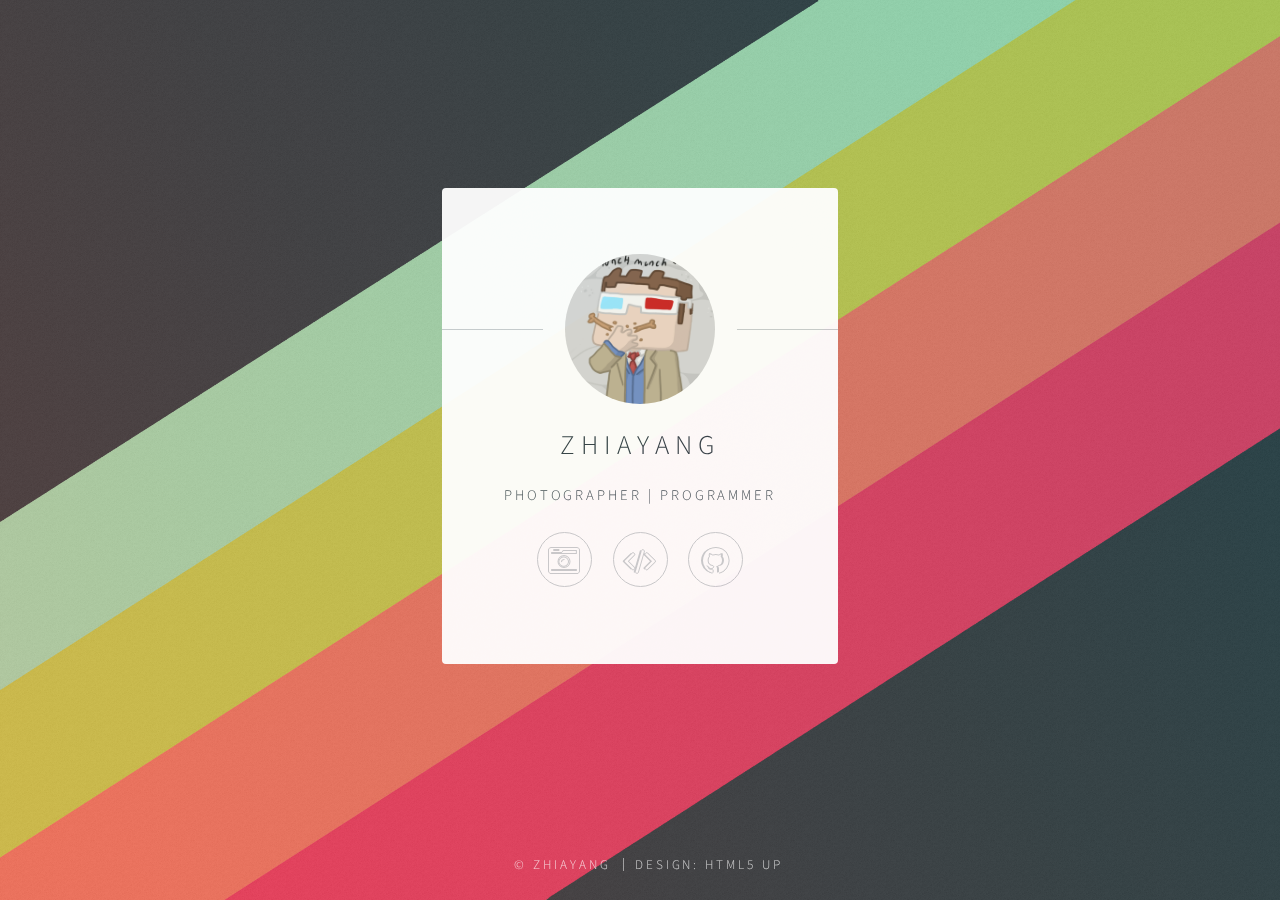
==== commit 17134575: "stuff" ====
--- a/index.html
+++ b/index.html
@@ -1,123 +1,107 @@
 <!DOCTYPE HTML>
 <!--
-	Lens by HTML5 UP
+	Identity by HTML5 UP
 	html5up.net | @n33co
 	Free for personal and commercial use under the CCA 3.0 license (html5up.net/license)
 -->
 <html>
 	<head>
-		<title>A Collection of Pixels</title>
+		<title>Identity by HTML5 UP</title>
 		<meta charset="utf-8" />
 		<meta name="viewport" content="width=device-width, initial-scale=1" />
-		<!--[if lte IE 8]><script src="assets/js/ie/html5shiv.js"></script><![endif]-->
+		<!--[if lte IE 8]><script src="assets/js/html5shiv.js"></script><![endif]-->
 		<link rel="stylesheet" href="assets/css/main.css" />
+		<!--[if lte IE 9]><link rel="stylesheet" href="assets/css/ie9.css" /><![endif]-->
 		<!--[if lte IE 8]><link rel="stylesheet" href="assets/css/ie8.css" /><![endif]-->
-		<!--[if lte IE 9]><link rel="stylesheet" href="assets/css/ie9.css" /><![endif]-->
 		<noscript><link rel="stylesheet" href="assets/css/noscript.css" /></noscript>
 	</head>
-	<body class="is-loading-0 is-loading-1 is-loading-2">
+	<body class="is-loading">
 
-		<!-- Main -->
-			<div id="main">
+		<!-- Wrapper -->
+			<div id="wrapper">
 
-				<!-- Header -->
-					<header id="header">
-						<h1>zhiayang</h1>
-						<p>A Collection of Pixels</p>
-						<ul class="icons">
-							<li><a href="https://github.com/zhiayang" class="icon fa-github"><span class="label">Github</span></a></li>
-							<li><a href="mailto:zhiayang@gmail.com" class="icon fa-envelope-o"><span class="label">Email</span></a></li>
-						</ul>
-					</header>
+				<!-- Main -->
+					<section id="main">
+						<header>
+							<span class="avatar"><img src="assets/images/avatar.png" alt="" /></span>
+							<h1>zhiayang</h1>
+							<p>Photographer | Programmer</p>
+						</header>
 
-				<!-- Thumbnail -->
-					<section id="thumbnails">
-						<article>
-							<a class="thumbnail" href="images/fulls/01.jpg" data-position="left center"><img src="images/thumbs/01.jpg" alt="" /></a>
-							<h2>A Flower</h2>
-							<p>It's pink.</p>
-						</article>
-						<article>
-							<a class="thumbnail" href="images/fulls/02.jpg"><img src="images/thumbs/02.jpg" alt="" /></a>
-							<h2>Some Contrast</h2>
-							<p>It's definitely there.</p>
-						</article>
-						<article>
-							<a class="thumbnail" href="images/fulls/03.jpg"><img src="images/thumbs/03.jpg" alt="" /></a>
-							<h2>Cool People :: Astrigue 2015</h2>
-							<p>Don't look at explosions.</p>
-						</article>
-						<article>
-							<a class="thumbnail" href="images/fulls/04.jpg"><img src="images/thumbs/04.jpg" alt="" /></a>
-							<h2>Its Soul-less Eyes :: Teacher's Day 2015</h2>
-							<p>Stare deep into your soul.</p>
-						</article>
-						<article>
-							<a class="thumbnail" href="images/fulls/05.jpg"><img src="images/thumbs/05.jpg" alt="" /></a>
-							<h2>Pew Pew :: Astrigue 2015</h2>
-							<p>pew pew pew pew boom psh pew pew</p>
-						</article>
-						<article>
-							<a class="thumbnail" href="images/fulls/06.jpg"><img src="images/thumbs/06.jpg" alt="" /></a>
-							<h2>A Field of branches</h2>
-							<p>Interspersed by flowers.</p>
-						</article>
-						<article>
-							<a class="thumbnail" href="images/fulls/07.jpg"><img src="images/thumbs/07.jpg" alt="" /></a>
-							<h2>Party Poppers</h2>
-							<p>Looks like spilled guts.</p>
-						</article>
-						<article>
-							<a class="thumbnail" href="images/fulls/08.jpg"><img src="images/thumbs/08.jpg" alt="" /></a>
-							<h2>A Person :: Astrigue 2015</h2>
-							<p>No comment.</p>
-						</article>
-						<article>
-							<a class="thumbnail" href="images/fulls/09.jpg"><img src="images/thumbs/09.jpg" alt="" /></a>
-							<h2>Grumpy Mc. Grumperton :: Teacher's Day 2015</h2>
-							<p>*pouts*</p>
-						</article>
-						<article>
-							<a class="thumbnail" href="images/fulls/10.jpg"><img src="images/thumbs/10.jpg" alt="" /></a>
-							<h2>Mid Autumn Festival 2015</h2>
-							<p>Oh look, lanterns.</p>
-						</article>
-						<article>
-							<a class="thumbnail" href="images/fulls/11.jpg"><img src="images/thumbs/11.jpg" alt="" /></a>
-							<h2>A Deer in the Headlights</h2>
-							<p>*smash*</p>
-						</article>
-						<article>
-							<a class="thumbnail" href="images/fulls/12.jpg"><img src="images/thumbs/12.jpg" alt="" /></a>
-							<h2>MAD :: Teacher's Day 2015</h2>
-							<p>I'm scared now.</p>
-						</article>
-						<article>
-							<a class="thumbnail" href="images/fulls/13.jpg"><img src="images/thumbs/13.jpg" alt="" /></a>
-							<h2>Blehhhhh</h2>
-							<p>No comment.</p>
-						</article>
-						<article>
-							<a class="thumbnail" href="images/fulls/14.jpg"><img src="images/thumbs/14.jpg" alt="" /></a>
-							<h2>The Beast :: CSM 2015</h2>
-							<p>Hot.</p>
-						</article>
+
+
+
+
+						<!--
+						<hr />
+						<h2>Extra Stuff!</h2>
+						<form method="post" action="#">
+							<div class="field">
+								<input type="text" name="name" id="name" placeholder="Name" />
+							</div>
+							<div class="field">
+								<input type="email" name="email" id="email" placeholder="Email" />
+							</div>
+							<div class="field">
+								<div class="select-wrapper">
+									<select name="department" id="department">
+										<option value="">Department</option>
+										<option value="sales">Sales</option>
+										<option value="tech">Tech Support</option>
+										<option value="null">/dev/null</option>
+									</select>
+								</div>
+							</div>
+							<div class="field">
+								<textarea name="message" id="message" placeholder="Message" rows="4"></textarea>
+							</div>
+							<div class="field">
+								<input type="checkbox" id="human" name="human" /><label for="human">I'm a human</label>
+							</div>
+							<div class="field">
+								<label>But are you a robot?</label>
+								<input type="radio" id="robot_yes" name="robot" /><label for="robot_yes">Yes</label>
+								<input type="radio" id="robot_no" name="robot" /><label for="robot_no">No</label>
+							</div>
+							<ul class="actions">
+								<li><a href="#" class="button">Get Started</a></li>
+							</ul>
+						</form>
+						<hr />
+						-->
+
+
+
+
+
+
+						<footer>
+							<ul class="icons">
+								<li><a href="photography/index.html" class="icon-piece fa-camera-retro"></a></li>
+								<li><a href="#" class="icon-piece fa-code"></a></li>
+								<li><a href="https://github.com/zhiayang" class="icon-piece fa-github"></a></li>
+							</ul>
+						</footer>
 					</section>
 
 				<!-- Footer -->
 					<footer id="footer">
 						<ul class="copyright">
-							<li>&copy; zhiayang@gmail.com</li><li>Design: <a href="http://html5up.net">HTML5 UP</a></li>
+							<li>&copy; zhiayang</li>
+							<li>Design: <a href="http://html5up.net">HTML5 UP</a></li>
 						</ul>
 					</footer>
 
 			</div>
 
 		<!-- Scripts -->
-			<script src="assets/js/jquery.min.js"></script>
-			<script src="assets/js/skel.min.js"></script>
-			<!--[if lte IE 8]><script src="assets/js/ie/respond.min.js"></script><![endif]-->
-			<script src="assets/js/main.js"></script>
+			<!--[if lte IE 8]><script src="assets/js/respond.min.js"></script><![endif]-->
+			<script>
+				if ('addEventListener' in window) {
+					window.addEventListener('load', function() { document.body.className = document.body.className.replace(/\bis-loading\b/, ''); });
+					document.body.className += (navigator.userAgent.match(/(MSIE|rv:11\.0)/) ? ' is-ie' : '');
+				}
+			</script>
 
 	</body>
 </html>
--- a/assets/css/main.css
+++ b/assets/css/main.css
@@ -1,7 +1,8 @@
+@charset "UTF-8";
 @import url(font-awesome.min.css);
-@import url("http://fonts.googleapis.com/css?family=Roboto:400,700");
+@import url("http://fonts.googleapis.com/css?family=Source+Sans+Pro:300");
 /*
-	Lens by HTML5 UP
+	Identity by HTML5 UP
 	html5up.net | @n33co
 	Free for personal and commercial use under the CCA 3.0 license (html5up.net/license)
 */
@@ -53,18 +54,13 @@
 }
 
 /* Basic */
-/*
-		@-ms-viewport {
-			width: device-width;
-		}
-	*/
 @media screen and (max-width: 480px) {
   html, body {
     min-width: 320px;
   }
 }
 
-body.is-loading-0 *, body.is-loading-0 *:before, body.is-loading-0 *:after {
+body.is-loading *, body.is-loading *:before, body.is-loading *:after {
   -moz-animation: none !important;
   -webkit-animation: none !important;
   -ms-animation: none !important;
@@ -75,59 +71,97 @@
   transition: none !important;
 }
 
-html, body {
-  background-color: #101010;
-  overflow: hidden;
+html {
+  height: 100%;
+}
+
+body {
+  height: 100%;
+  background-color: #ffffff;
+  background-image: url("../images/overlay.png"), -moz-linear-gradient(60deg, rgba(255, 165, 150, 0.2) 5%, rgba(0, 228, 255, 0.15)), url("../images/background.png");
+  background-image: url("../images/overlay.png"), -webkit-linear-gradient(60deg, rgba(255, 165, 150, 0.2) 5%, rgba(0, 228, 255, 0.15)), url("../images/background.png");
+  background-image: url("../images/overlay.png"), -ms-linear-gradient(60deg, rgba(255, 165, 150, 0.2) 5%, rgba(0, 228, 255, 0.15)), url("../images/background.png");
+  background-image: url("../images/overlay.png"), linear-gradient(60deg, rgba(255, 165, 150, 0.2) 5%, rgba(0, 228, 255, 0.15)), url("../images/background.png");
+  background-repeat: repeat,			no-repeat,			no-repeat;
+  background-size: 100px 100px,	cover,				cover;
+  background-position: top left,		center center,		bottom center;
+  background-attachment: fixed,			fixed,				fixed;
+}
+
+body:after {
+  content: '';
+  display: block;
+  position: fixed;
+  top: 0;
+  left: 0;
+  width: 100%;
+  height: inherit;
+  opacity: 0;
+  z-index: 1;
+  background-color: #ffffff;
+  background-image: url("../images/overlay.png"), -moz-linear-gradient(60deg, rgba(255, 165, 150, 0.2) 5%, rgba(0, 228, 255, 0.15));
+  background-image: url("../images/overlay.png"), -webkit-linear-gradient(60deg, rgba(255, 165, 150, 0.2) 5%, rgba(0, 228, 255, 0.15));
+  background-image: url("../images/overlay.png"), -ms-linear-gradient(60deg, rgba(255, 165, 150, 0.2) 5%, rgba(0, 228, 255, 0.15));
+  background-image: url("../images/overlay.png"), linear-gradient(60deg, rgba(255, 165, 150, 0.2) 5%, rgba(0, 228, 255, 0.15));
+  background-repeat: repeat,			no-repeat;
+  background-size: 100px 100px,	cover;
+  background-position: top left,		center center;
+  -moz-transition: opacity 1.75s ease-out;
+  -webkit-transition: opacity 1.75s ease-out;
+  -ms-transition: opacity 1.75s ease-out;
+  transition: opacity 1.75s ease-out;
+}
+
+body.is-loading:after {
+  opacity: 1;
 }
 
 /* Type */
-html {
-  font-size: 16pt;
+body, input, select, textarea {
+  color: #414f57;
+  font-family: "Source Sans Pro", Helvetica, sans-serif;
+  font-size: 14pt;
+  font-weight: 300;
+  line-height: 2;
+  letter-spacing: 0.2em;
+  text-transform: uppercase;
 }
 
 @media screen and (max-width: 1680px) {
-  html {
-    font-size: 12pt;
-  }
-}
-
-@media screen and (max-width: 1280px) {
-  html {
+  body, input, select, textarea {
     font-size: 11pt;
   }
 }
 
-body {
-  background-color: #fff;
-  color: #aaa;
-}
-
-body, input, select, textarea {
-  font-family: "Roboto", Helvetica, sans-serif;
-  font-weight: 400;
-  line-height: 1.65;
-  font-size: 1em;
-  color: #aaa;
+@media screen and (max-width: 480px) {
+  body, input, select, textarea {
+    font-size: 10pt;
+    line-height: 1.75;
+  }
 }
 
 a {
-  -moz-transition: color 0.2s ease, border-bottom-color 0.2s ease;
-  -webkit-transition: color 0.2s ease, border-bottom-color 0.2s ease;
-  -ms-transition: color 0.2s ease, border-bottom-color 0.2s ease;
-  transition: color 0.2s ease, border-bottom-color 0.2s ease;
-  border-bottom: dotted 1px;
+  -moz-transition: color 0.2s ease, border-color 0.2s ease;
+  -webkit-transition: color 0.2s ease, border-color 0.2s ease;
+  -ms-transition: color 0.2s ease, border-color 0.2s ease;
+  transition: color 0.2s ease, border-color 0.2s ease;
   color: inherit;
   text-decoration: none;
 }
 
+a:before {
+  -moz-transition: color 0.2s ease, text-shadow 0.2s ease;
+  -webkit-transition: color 0.2s ease, text-shadow 0.2s ease;
+  -ms-transition: color 0.2s ease, text-shadow 0.2s ease;
+  transition: color 0.2s ease, text-shadow 0.2s ease;
+}
+
 a:hover {
-  border-bottom-color: transparent;
-  color: #00D3B7;
+  color: #ff7496;
 }
 
 strong, b {
-  font-weight: 400;
-  color: #555;
+  color: #313f47;
 }
 
 em, i {
@@ -135,14 +169,13 @@
 }
 
 p {
-  margin: 0 0 1.25em 0;
+  margin: 0 0 1.5em 0;
 }
 
 h1, h2, h3, h4, h5, h6 {
-  font-weight: 400;
-  line-height: 1.25;
-  margin: 0 0 0.5em 0;
-  color: #555;
+  color: #313f47;
+  line-height: 1.5;
+  margin: 0 0 0.75em 0;
 }
 
 h1 a, h2 a, h3 a, h4 a, h5 a, h6 a {
@@ -150,6 +183,12 @@
   text-decoration: none;
 }
 
+h1 {
+  font-size: 1.85em;
+  letter-spacing: 0.22em;
+  margin: 0 0 0.525em 0;
+}
+
 h2 {
   font-size: 1.25em;
 }
@@ -159,15 +198,21 @@
 }
 
 h4 {
-  font-size: 0.9em;
+  font-size: 1em;
 }
 
 h5 {
-  font-size: 0.8em;
+  font-size: 1em;
 }
 
 h6 {
-  font-size: 0.7em;
+  font-size: 1em;
+}
+
+@media screen and (max-width: 480px) {
+  h1 {
+    font-size: 1.65em;
+  }
 }
 
 sub {
@@ -182,56 +227,360 @@
   top: -0.5em;
 }
 
-blockquote {
-  border-left: solid 4px #ccc;
-  font-style: italic;
-  margin: 0 0 1.25em 0;
-  padding: 0.3125em 0 0.3125em 1.25em;
-}
-
-code {
-  border-radius: 4px;
-  border: solid 1px;
-  font-family: "Courier New", monospace;
-  font-size: 0.9em;
-  margin: 0 0.25em;
-  padding: 0.25em 0.65em;
-  border-color: #ccc;
-}
-
-pre {
-  -webkit-overflow-scrolling: touch;
-  font-family: "Courier New", monospace;
-  font-size: 0.9em;
-  margin: 0 0 1.25em 0;
-}
-
-pre code {
-  display: block;
-  padding: 1em 1.5em;
-  overflow-x: auto;
-}
-
 hr {
   border: 0;
-  border-bottom: solid 1px #ccc;
-  margin: 1.25em 0;
-}
-
-hr.major {
-  margin: 1.875em 0;
-}
-
-.align-left {
-  text-align: left;
-}
-
-.align-center {
+  border-bottom: solid 1px #c8cccf;
+  margin: 3em 0;
+}
+
+/* Form */
+form {
+  margin: 0 0 1.5em 0;
+}
+
+form > .field {
+  margin: 0 0 1.5em 0;
+}
+
+form > .field > :last-child {
+  margin-bottom: 0;
+}
+
+label {
+  color: #313f47;
+  display: block;
+  font-size: 0.9em;
+  margin: 0 0 0.75em 0;
+}
+
+input[type="text"],
+input[type="password"],
+input[type="email"],
+input[type="tel"],
+select,
+textarea {
+  -moz-appearance: none;
+  -webkit-appearance: none;
+  -ms-appearance: none;
+  appearance: none;
+  border-radius: 4px;
+  border: solid 1px #c8cccf;
+  color: inherit;
+  display: block;
+  outline: 0;
+  padding: 0 1em;
+  text-decoration: none;
+  width: 100%;
+}
+
+input[type="text"]:invalid,
+input[type="password"]:invalid,
+input[type="email"]:invalid,
+input[type="tel"]:invalid,
+select:invalid,
+textarea:invalid {
+  box-shadow: none;
+}
+
+input[type="text"]:focus,
+input[type="password"]:focus,
+input[type="email"]:focus,
+input[type="tel"]:focus,
+select:focus,
+textarea:focus {
+  border-color: #ff7496;
+}
+
+.select-wrapper {
+  text-decoration: none;
+  display: block;
+  position: relative;
+}
+
+.select-wrapper:before {
+  content: "";
+  -moz-osx-font-smoothing: grayscale;
+  -webkit-font-smoothing: antialiased;
+  font-family: FontAwesome;
+  font-style: normal;
+  font-weight: normal;
+  text-transform: none !important;
+}
+
+.select-wrapper:before {
+  color: #c8cccf;
+  display: block;
+  height: 2.75em;
+  line-height: 2.75em;
+  pointer-events: none;
+  position: absolute;
+  right: 0;
   text-align: center;
-}
-
-.align-right {
-  text-align: right;
+  top: 0;
+  width: 2.75em;
+}
+
+.select-wrapper select::-ms-expand {
+  display: none;
+}
+
+input[type="text"],
+input[type="password"],
+input[type="email"],
+select {
+  height: 2.75em;
+}
+
+textarea {
+  padding: 0.75em 1em;
+}
+
+input[type="checkbox"],
+input[type="radio"] {
+  -moz-appearance: none;
+  -webkit-appearance: none;
+  -ms-appearance: none;
+  appearance: none;
+  display: block;
+  float: left;
+  margin-right: -2em;
+  opacity: 0;
+  width: 1em;
+  z-index: -1;
+}
+
+input[type="checkbox"] + label,
+input[type="radio"] + label {
+  text-decoration: none;
+  color: #414f57;
+  cursor: pointer;
+  display: inline-block;
+  font-size: 1em;
+  font-weight: 300;
+  padding-left: 2.4em;
+  padding-right: 0.75em;
+  position: relative;
+}
+
+input[type="checkbox"] + label:before,
+input[type="radio"] + label:before {
+  -moz-osx-font-smoothing: grayscale;
+  -webkit-font-smoothing: antialiased;
+  font-family: FontAwesome;
+  font-style: normal;
+  font-weight: normal;
+  text-transform: none !important;
+}
+
+input[type="checkbox"] + label:before,
+input[type="radio"] + label:before {
+  border-radius: 4px;
+  border: solid 1px #c8cccf;
+  content: '';
+  display: inline-block;
+  height: 1.65em;
+  left: 0;
+  line-height: 1.58125em;
+  position: absolute;
+  text-align: center;
+  top: 0.15em;
+  width: 1.65em;
+}
+
+input[type="checkbox"]:checked + label:before,
+input[type="radio"]:checked + label:before {
+  color: #ff7496;
+  content: '\f00c';
+}
+
+input[type="checkbox"]:focus + label:before,
+input[type="radio"]:focus + label:before {
+  border-color: #ff7496;
+}
+
+input[type="checkbox"] + label:before {
+  border-radius: 4px;
+}
+
+input[type="radio"] + label:before {
+  border-radius: 100%;
+}
+
+::-webkit-input-placeholder {
+  color: #616f77 !important;
+  opacity: 1.0;
+}
+
+:-moz-placeholder {
+  color: #616f77 !important;
+  opacity: 1.0;
+}
+
+::-moz-placeholder {
+  color: #616f77 !important;
+  opacity: 1.0;
+}
+
+:-ms-input-placeholder {
+  color: #616f77 !important;
+  opacity: 1.0;
+}
+
+.formerize-placeholder {
+  color: #616f77 !important;
+  opacity: 1.0;
+}
+
+/* Icon */
+.icon {
+  text-decoration: none;
+  position: relative;
+  border-bottom: none;
+}
+
+.icon:before {
+  -moz-osx-font-smoothing: grayscale;
+  -webkit-font-smoothing: antialiased;
+  font-family: FontAwesome;
+  font-style: normal;
+  font-weight: normal;
+  text-transform: none !important;
+}
+
+.icon > .label {
+  display: none;
+}
+
+/* List */
+ol {
+  list-style: decimal;
+  margin: 0 0 1.5em 0;
+  padding-left: 1.25em;
+}
+
+ol li {
+  padding-left: 0.25em;
+}
+
+ul {
+  list-style: disc;
+  margin: 0 0 1.5em 0;
+  padding-left: 1em;
+}
+
+ul li {
+  padding-left: 0.5em;
+}
+
+ul.alt {
+  list-style: none;
+  padding-left: 0;
+}
+
+ul.alt li {
+  border-top: solid 1px #c8cccf;
+  padding: 0.5em 0;
+}
+
+ul.alt li:first-child {
+  border-top: 0;
+  padding-top: 0;
+}
+
+ul.icons {
+  cursor: default;
+  list-style: none;
+  padding-left: 0;
+  margin-top: -0.675em;
+}
+
+ul.icons li {
+  display: inline-block;
+  padding: 0.675em 0.5em;
+}
+
+ul.icons li a {
+  text-decoration: none;
+  position: relative;
+  display: block;
+  width: 3.75em;
+  height: 3.75em;
+  border-radius: 100%;
+  border: solid 1px #c8cccf;
+  line-height: 3.75em;
+  overflow: hidden;
+  text-align: center;
+  text-indent: 3.75em;
+  white-space: nowrap;
+}
+
+ul.icons li a:before {
+  -moz-osx-font-smoothing: grayscale;
+  -webkit-font-smoothing: antialiased;
+  font-family: FontAwesome;
+  font-style: normal;
+  font-weight: normal;
+  text-transform: none !important;
+}
+
+ul.icons li a:before {
+  color: #ffffff;
+  text-shadow: 1.25px 0px 0px #c8cccf, -1.25px 0px 0px #c8cccf, 0px 1.25px 0px #c8cccf, 0px -1.25px 0px #c8cccf;
+}
+
+ul.icons li a:hover:before {
+  text-shadow: 1.25px 0px 0px #ff7496, -1.25px 0px 0px #ff7496, 0px 1.25px 0px #ff7496, 0px -1.25px 0px #ff7496;
+}
+
+ul.icons li a:before {
+  position: absolute;
+  top: 0;
+  left: 0;
+  width: inherit;
+  height: inherit;
+  font-size: 1.85rem;
+  line-height: inherit;
+  text-align: center;
+  text-indent: 0;
+}
+
+ul.icons li a:hover {
+  border-color: #ff7496;
+}
+
+@media screen and (max-width: 480px) {
+  ul.icons li a:before {
+    font-size: 1.5rem;
+  }
+}
+
+ul.actions {
+  cursor: default;
+  list-style: none;
+  padding-left: 0;
+}
+
+ul.actions li {
+  display: inline-block;
+  padding: 0 0.75em 0 0;
+  vertical-align: middle;
+}
+
+ul.actions li:last-child {
+  padding-right: 0;
+}
+
+dl {
+  margin: 0 0 1.5em 0;
+}
+
+dl dt {
+  display: block;
+  margin: 0 0 0.75em 0;
+}
+
+dl dd {
+  margin-left: 1.5em;
 }
 
 /* Button */
@@ -248,14 +597,15 @@
   -webkit-transition: background-color 0.2s ease-in-out, border-color 0.2s ease-in-out, color 0.2s ease-in-out;
   -ms-transition: background-color 0.2s ease-in-out, border-color 0.2s ease-in-out, color 0.2s ease-in-out;
   transition: background-color 0.2s ease-in-out, border-color 0.2s ease-in-out, color 0.2s ease-in-out;
+  display: inline-block;
+  height: 2.75em;
+  line-height: 2.75em;
+  padding: 0 1.5em;
   background-color: transparent;
   border-radius: 4px;
-  border: solid 1px #ccc;
-  color: #555;
+  border: solid 1px #c8cccf;
+  color: #414f57 !important;
   cursor: pointer;
-  display: inline-block;
-  line-height: 1;
-  padding: 0.75em 1.5em;
   text-align: center;
   text-decoration: none;
   white-space: nowrap;
@@ -266,16 +616,8 @@
 input[type="button"]:hover,
 button:hover,
 .button:hover {
-  border-color: #00D3B7;
-  color: #00D3B7;
-}
-
-input[type="submit"]:hover:active,
-input[type="reset"]:hover:active,
-input[type="button"]:hover:active,
-button:hover:active,
-.button:hover:active {
-  background-color: rgba(0, 211, 183, 0.15);
+  border-color: #ff7496;
+  color: #ff7496 !important;
 }
 
 input[type="submit"].icon,
@@ -300,8 +642,8 @@
 button.fit,
 .button.fit {
   display: block;
-  margin: 0 0 0.625em 0;
   width: 100%;
+  margin: 0 0 0.75em 0;
 }
 
 input[type="submit"].small,
@@ -333,851 +675,156 @@
   -webkit-pointer-events: none;
   -ms-pointer-events: none;
   pointer-events: none;
-  opacity: 0.25;
-}
-
-/* Form */
-form {
-  margin: 0 0 1.25em 0;
-}
-
-label {
-  color: #555;
-  display: block;
-  font-size: 0.9em;
-  font-weight: 400;
-  margin: 0 0 0.625em 0;
-}
-
-input[type="text"],
-input[type="password"],
-input[type="email"],
-select,
-textarea {
-  -moz-appearance: none;
-  -webkit-appearance: none;
-  -ms-appearance: none;
-  appearance: none;
-  background-color: transparent;
-  border-radius: 4px;
-  border: solid 1px #ccc;
-  color: inherit;
-  display: block;
-  outline: 0;
-  padding: 0 0.75em;
-  text-decoration: none;
-  width: 100%;
-}
-
-input[type="text"]:invalid,
-input[type="password"]:invalid,
-input[type="email"]:invalid,
-select:invalid,
-textarea:invalid {
-  box-shadow: none;
-}
-
-input[type="text"]:focus,
-input[type="password"]:focus,
-input[type="email"]:focus,
-select:focus,
-textarea:focus {
-  border-color: #00D3B7;
-}
-
-.select-wrapper {
-  text-decoration: none;
-  display: block;
-  position: relative;
-}
-
-.select-wrapper:before {
-  -moz-osx-font-smoothing: grayscale;
-  -webkit-font-smoothing: antialiased;
-  font-family: FontAwesome;
-  font-style: normal;
-  font-weight: normal;
-  text-transform: none !important;
-}
-
-.select-wrapper:before {
-  color: #ccc;
-  content: '\f107';
-  display: block;
-  height: 2.75em;
-  line-height: 2.75em;
-  pointer-events: none;
-  position: absolute;
-  right: 0;
-  text-align: center;
-  top: 0;
-  width: 2.75em;
-}
-
-.select-wrapper select::-ms-expand {
-  display: none;
-}
-
-input[type="text"],
-input[type="password"],
-input[type="email"],
-select {
-  height: 2.75em;
-}
-
-textarea {
-  padding: 0.75em 1em;
-}
-
-input[type="checkbox"],
-input[type="radio"] {
-  -moz-appearance: none;
-  -webkit-appearance: none;
-  -ms-appearance: none;
-  appearance: none;
-  display: block;
-  float: left;
-  margin-right: -2em;
-  opacity: 0;
-  width: 1em;
-  z-index: -1;
-}
-
-input[type="checkbox"] + label,
-input[type="radio"] + label {
-  text-decoration: none;
-  color: #aaa;
-  cursor: pointer;
-  display: inline-block;
-  font-size: 1em;
-  font-weight: 400;
-  margin: 0;
-  padding-left: 2.4em;
-  padding-right: 0.75em;
-  position: relative;
-}
-
-input[type="checkbox"] + label:before,
-input[type="radio"] + label:before {
-  -moz-osx-font-smoothing: grayscale;
-  -webkit-font-smoothing: antialiased;
-  font-family: FontAwesome;
-  font-style: normal;
-  font-weight: normal;
-  text-transform: none !important;
-}
-
-input[type="checkbox"] + label:before,
-input[type="radio"] + label:before {
-  background: transparent;
-  border-radius: 4px;
-  border: solid 1px #ccc;
-  content: '';
-  display: inline-block;
-  height: 1.65em;
-  left: 0;
-  line-height: 1.58125em;
-  position: absolute;
-  text-align: center;
-  top: 0;
-  width: 1.65em;
-}
-
-input[type="checkbox"]:checked + label:before,
-input[type="radio"]:checked + label:before {
-  background-color: #555;
-  border-color: #555;
-  color: #fff;
-  content: '\f00c';
-}
-
-input[type="checkbox"]:focus + label:before,
-input[type="radio"]:focus + label:before {
-  border-color: #00D3B7;
-}
-
-input[type="checkbox"] + label:before {
-  border-radius: 4px;
-}
-
-input[type="radio"] + label:before {
-  border-radius: 100%;
-}
-
-::-webkit-input-placeholder {
-  opacity: 1.0;
-  color: #ccc !important;
-}
-
-:-moz-placeholder {
-  opacity: 1.0;
-  color: #ccc !important;
-}
-
-::-moz-placeholder {
-  opacity: 1.0;
-  color: #ccc !important;
-}
-
-:-ms-input-placeholder {
-  opacity: 1.0;
-  color: #ccc !important;
-}
-
-.formerize-placeholder {
-  opacity: 1.0;
-  color: #ccc !important;
-}
-
-.field {
-  margin: 0 0 1.25em 0;
-}
-
-/* Icon */
-.icon {
-  text-decoration: none;
-  border-bottom: none;
-  position: relative;
-}
-
-.icon:before {
-  -moz-osx-font-smoothing: grayscale;
-  -webkit-font-smoothing: antialiased;
-  font-family: FontAwesome;
-  font-style: normal;
-  font-weight: normal;
-  text-transform: none !important;
-}
-
-.icon > .label {
-  display: none;
-}
-
-/* List */
-ol {
-  list-style: decimal;
-  margin: 0 0 1.25em 0;
-  padding-left: 1.25em;
-}
-
-ol li {
-  padding-left: 0.25em;
-}
-
-ul {
-  list-style: disc;
-  margin: 0 0 1.25em 0;
-  padding-left: 1em;
-}
-
-ul li {
-  padding-left: 0.5em;
-}
-
-ul.alt {
-  list-style: none;
-  padding-left: 0;
-}
-
-ul.alt li {
-  border-top: solid 1px #ccc;
-  padding: 0.5em 0;
-}
-
-ul.alt li:first-child {
-  border-top: 0;
-  padding-top: 0;
-}
-
-ul.icons {
-  cursor: default;
-  list-style: none;
-  padding-left: 0;
-}
-
-ul.icons li {
-  display: inline-block;
-  padding: 0 1em 0 0;
-}
-
-ul.icons li:last-child {
-  padding-right: 0;
-}
-
-ul.icons li .icon:before {
-  font-size: 1.5rem;
-}
-
-ul.actions {
-  cursor: default;
-  list-style: none;
-  padding-left: 0;
-}
-
-ul.actions li {
-  display: inline-block;
-  padding: 0 0.625em 0 0;
-  vertical-align: middle;
-}
-
-ul.actions li:last-child {
-  padding-right: 0;
-}
-
-ul.actions.small li {
-  padding: 0 0.3125em 0 0;
-}
-
-ul.actions.vertical li {
-  display: block;
-  padding: 0.625em 0 0 0;
-}
-
-ul.actions.vertical li:first-child {
-  padding-top: 0;
-}
-
-ul.actions.vertical li > * {
-  margin-bottom: 0;
-}
-
-ul.actions.vertical.small li {
-  padding: 0.3125em 0 0 0;
-}
-
-ul.actions.vertical.small li:first-child {
-  padding-top: 0;
-}
-
-ul.actions.fit {
-  display: table;
-  margin-left: -0.625em;
-  padding: 0;
-  table-layout: fixed;
-  width: calc(100% + 0.625em);
-}
-
-ul.actions.fit li {
-  display: table-cell;
-  padding: 0 0 0 0.625em;
-}
-
-ul.actions.fit li > * {
-  margin-bottom: 0;
-}
-
-ul.actions.fit.small {
-  margin-left: -0.3125em;
-  width: calc(100% + 0.3125em);
-}
-
-ul.actions.fit.small li {
-  padding: 0 0 0 0.3125em;
-}
-
-dl {
-  margin: 0 0 1.25em 0;
-}
-
-dl dt {
-  display: block;
-  font-weight: 400;
-  margin: 0 0 0.625em 0;
-}
-
-dl dd {
-  margin-left: 1.25em;
+  opacity: 0.5;
 }
 
 /* Main */
 #main {
-  -moz-transition: opacity 0.2s ease, right 0.2s ease, left 0.2s ease, visibility 0.2s;
-  -webkit-transition: opacity 0.2s ease, right 0.2s ease, left 0.2s ease, visibility 0.2s;
-  -ms-transition: opacity 0.2s ease, right 0.2s ease, left 0.2s ease, visibility 0.2s;
-  transition: opacity 0.2s ease, right 0.2s ease, left 0.2s ease, visibility 0.2s;
-  -webkit-overflow-scrolling: touch;
-  position: fixed;
-  top: 0;
-  width: 22.5em;
-  height: 100%;
-  background: #fff;
-  outline: 0;
-  overflow-x: hidden;
-  overflow-y: auto;
-  text-align: right;
-  visibility: visible;
-  z-index: 10000;
-  right: 0;
-}
-
-#main .toggle {
-  -webkit-tap-highlight-color: transparent;
+  position: relative;
+  max-width: 100%;
+  min-width: 27em;
+  padding: 4.5em 3em 3em 3em ;
+  background: #ffffff;
+  border-radius: 4px;
+  cursor: default;
+  opacity: 0.95;
+  text-align: center;
+  -moz-transform-origin: 50% 50%;
+  -webkit-transform-origin: 50% 50%;
+  -ms-transform-origin: 50% 50%;
+  transform-origin: 50% 50%;
+  -moz-transform: rotateX(0deg);
+  -webkit-transform: rotateX(0deg);
+  -ms-transform: rotateX(0deg);
+  transform: rotateX(0deg);
+  -moz-transition: opacity 1s ease, -moz-transform 1s ease;
+  -webkit-transition: opacity 1s ease, -webkit-transform 1s ease;
+  -ms-transition: opacity 1s ease, -ms-transform 1s ease;
+  transition: opacity 1s ease, transform 1s ease;
+}
+
+#main .avatar {
+  position: relative;
+  display: block;
+  margin-bottom: 1.5em;
+}
+
+#main .avatar img {
+  max-width: 150px;
+  max-height: 150px;
+  display: block;
+  margin: 0 auto;
+  border-radius: 100%;
+  box-shadow: 0 0 0 1.5em #ffffff;
+}
+
+#main .avatar:before {
+  content: '';
+  display: block;
   position: absolute;
-  top: 0;
-  width: 4em;
-  height: 4em;
-  background-image: url("images/close-small-alt.svg");
-  background-repeat: no-repeat;
-  background-size: 32px 32px;
-  cursor: pointer;
-  display: none;
-  z-index: 1;
-  background-position: 0.5em 0.5em;
-  left: 0;
-}
-
-body.fullscreen #main {
-  visibility: hidden;
-  right: -22.5em;
-}
-
-body.is-loading-1 #main {
-  opacity: 0;
-  right: -2em;
-}
-
-@media screen and (max-width: 1280px) {
-  #main {
-    width: 19em;
-  }
-  body.fullscreen #main {
-    right: -19em;
-  }
-}
-
-@media screen and (max-width: 980px) {
-  #main {
-    background: rgba(255, 255, 255, 0.925);
-  }
-  #main .toggle {
-    display: block;
-  }
+  top: 50%;
+  left: -3em;
+  width: calc(100% + 6em);
+  height: 1px;
+  z-index: -1;
+  background: #c8cccf;
 }
 
 @media screen and (max-width: 480px) {
   #main {
-    -moz-transition: opacity 0.2s ease, visibility 0.2s;
-    -webkit-transition: opacity 0.2s ease, visibility 0.2s;
-    -ms-transition: opacity 0.2s ease, visibility 0.2s;
-    transition: opacity 0.2s ease, visibility 0.2s;
+    min-width: 0;
     width: 100%;
-    background: #fff;
-    text-align: center;
+    padding: 4em 2em 2.5em 2em ;
   }
-  body.is-loading-1 #main {
-    left: auto !important;
-    right: auto !important;
+  #main .avatar:before {
+    left: -2em;
+    width: calc(100% + 4em);
   }
-  body.fullscreen #main {
-    left: auto !important;
-    right: auto !important;
-    opacity: 0;
-  }
-  #main .toggle {
-    display: none;
-  }
-}
-
-/* Header */
-#header {
-  padding: 3em 2.25em 1.75em 2.25em ;
-}
-
-#header h1 {
-  font-size: 2.25em;
-  font-weight: 700;
+}
+
+body.is-loading #main {
+  opacity: 0;
+  -moz-transform: rotateX(15deg);
+  -webkit-transform: rotateX(15deg);
+  -ms-transform: rotateX(15deg);
+  transform: rotateX(15deg);
 }
 
 /* Footer */
 #footer {
-  padding: 2.25em 2.25em 1em 2.25em ;
+  -moz-align-self: -moz-flex-end;
+  -webkit-align-self: -webkit-flex-end;
+  -ms-align-self: -ms-flex-end;
+  align-self: flex-end;
+  width: 100%;
+  padding: 1.5em 0 0 0;
+  color: rgba(255, 255, 255, 0.75);
+  cursor: default;
+  text-align: center;
 }
 
 #footer .copyright {
+  margin: 0;
+  padding: 0;
+  font-size: 0.9em;
   list-style: none;
-  padding: 0;
 }
 
 #footer .copyright li {
   display: inline-block;
-  font-size: 0.8em;
-  padding: 0;
-}
-
-/* Thumbnails */
-#thumbnails {
+  margin: 0 0 0 0.45em;
+  padding: 0 0 0 0.85em;
+  border-left: solid 1px rgba(255, 255, 255, 0.5);
+  line-height: 1;
+}
+
+#footer .copyright li:first-child {
+  border-left: 0;
+}
+
+/* Wrapper */
+#wrapper {
   display: -moz-flex;
   display: -webkit-flex;
   display: -ms-flex;
   display: flex;
-  -moz-flex-wrap: wrap;
-  -webkit-flex-wrap: wrap;
-  -ms-flex-wrap: wrap;
-  flex-wrap: wrap;
-  padding: 0 0.75em;
-}
-
-#thumbnails article {
+  -moz-align-items: center;
+  -webkit-align-items: center;
+  -ms-align-items: center;
+  align-items: center;
+  -moz-justify-content: space-between;
+  -webkit-justify-content: space-between;
+  -ms-justify-content: space-between;
+  justify-content: space-between;
+  -moz-flex-direction: column;
+  -webkit-flex-direction: column;
+  -ms-flex-direction: column;
+  flex-direction: column;
+  -moz-perspective: 1000px;
+  -webkit-perspective: 1000px;
+  -ms-perspective: 1000px;
+  perspective: 1000px;
   position: relative;
-  width: 50%;
-  background: #101010;
-  outline: 0;
-}
-
-#thumbnails article .thumbnail {
-  -webkit-tap-highlight-color: transparent;
-  display: block;
-  position: relative;
-  border: 0;
-  outline: 0;
-}
-
-#thumbnails article .thumbnail img {
-  display: block;
-  width: 100%;
-}
-
-#thumbnails article .thumbnail:before {
-  -moz-pointer-events: none;
-  -webkit-pointer-events: none;
-  -ms-pointer-events: none;
-  pointer-events: none;
-  -moz-transition: opacity 0.10s ease;
-  -webkit-transition: opacity 0.10s ease;
-  -ms-transition: opacity 0.10s ease;
-  transition: opacity 0.10s ease;
+  min-height: 100%;
+  padding: 1.5em;
+  z-index: 2;
+}
+
+#wrapper > * {
+  z-index: 1;
+}
+
+#wrapper:before {
   content: '';
-  position: absolute;
-  left: 0;
-  top: 0;
-  width: 100%;
+  display: block;
+}
+
+@media screen and (max-width: 360px) {
+  #wrapper {
+    padding: 0.75em;
+  }
+}
+
+body.is-ie #wrapper {
   height: 100%;
-  box-shadow: inset 0 0 0 2px #00D3B7, inset 0 0 0px 3px rgba(0, 0, 0, 0.15);
-  opacity: 0;
-  z-index: 1;
-}
-
-#thumbnails article .thumbnail:focus:before {
-  opacity: 0.5;
-}
-
-#thumbnails article h2, #thumbnails article p {
-  display: none;
-}
-
-#thumbnails article.active .thumbnail:before {
-  opacity: 1;
-}
-
-@media screen and (max-width: 480px) {
-  #thumbnails article .thumbnail:before {
-    display: none;
-  }
-}
-
-/* Viewer */
-@-moz-keyframes spinner {
-  0% {
-    -moz-transform: rotate(0deg);
-    -webkit-transform: rotate(0deg);
-    -ms-transform: rotate(0deg);
-    transform: rotate(0deg);
-  }
-  100% {
-    -moz-transform: rotate(360deg);
-    -webkit-transform: rotate(360deg);
-    -ms-transform: rotate(360deg);
-    transform: rotate(360deg);
-  }
-}
-
-@-webkit-keyframes spinner {
-  0% {
-    -moz-transform: rotate(0deg);
-    -webkit-transform: rotate(0deg);
-    -ms-transform: rotate(0deg);
-    transform: rotate(0deg);
-  }
-  100% {
-    -moz-transform: rotate(360deg);
-    -webkit-transform: rotate(360deg);
-    -ms-transform: rotate(360deg);
-    transform: rotate(360deg);
-  }
-}
-
-@-ms-keyframes spinner {
-  0% {
-    -moz-transform: rotate(0deg);
-    -webkit-transform: rotate(0deg);
-    -ms-transform: rotate(0deg);
-    transform: rotate(0deg);
-  }
-  100% {
-    -moz-transform: rotate(360deg);
-    -webkit-transform: rotate(360deg);
-    -ms-transform: rotate(360deg);
-    transform: rotate(360deg);
-  }
-}
-
-@keyframes spinner {
-  0% {
-    -moz-transform: rotate(0deg);
-    -webkit-transform: rotate(0deg);
-    -ms-transform: rotate(0deg);
-    transform: rotate(0deg);
-  }
-  100% {
-    -moz-transform: rotate(360deg);
-    -webkit-transform: rotate(360deg);
-    -ms-transform: rotate(360deg);
-    transform: rotate(360deg);
-  }
-}
-
-#viewer {
-  -moz-transition: opacity 0.2s ease, width 0.2s ease;
-  -webkit-transition: opacity 0.2s ease, width 0.2s ease;
-  -ms-transition: opacity 0.2s ease, width 0.2s ease;
-  transition: opacity 0.2s ease, width 0.2s ease;
-  position: absolute;
-  top: 0;
-  width: calc(100% - 22.5em);
-  height: 100%;
-  left: 0;
-}
-
-#viewer .inner {
-  -moz-pointer-events: none;
-  -webkit-pointer-events: none;
-  -ms-pointer-events: none;
-  pointer-events: none;
-  position: absolute;
-  top: 0;
-  left: 0;
-  width: 100%;
-  height: 100%;
-  z-index: 2;
-}
-
-#viewer .inner > * {
-  -moz-pointer-events: auto;
-  -webkit-pointer-events: auto;
-  -ms-pointer-events: auto;
-  pointer-events: auto;
-}
-
-#viewer .inner:before {
-  background-image: -moz-linear-gradient(left, rgba(16,16,16,0.2), rgba(16,16,16,0) 10em, rgba(16,16,16,0)), -moz-linear-gradient(right, rgba(16,16,16,0.2), rgba(16,16,16,0) 10em, rgba(16,16,16,0));
-  background-image: -webkit-linear-gradient(left, rgba(16,16,16,0.2), rgba(16,16,16,0) 10em, rgba(16,16,16,0)), -webkit-linear-gradient(right, rgba(16,16,16,0.2), rgba(16,16,16,0) 10em, rgba(16,16,16,0));
-  background-image: -ms-linear-gradient(left, rgba(16,16,16,0.2), rgba(16,16,16,0) 10em, rgba(16,16,16,0)), -ms-linear-gradient(right, rgba(16,16,16,0.2), rgba(16,16,16,0) 10em, rgba(16,16,16,0));
-  background-image: linear-gradient(left, rgba(16,16,16,0.2), rgba(16,16,16,0) 10em, rgba(16,16,16,0)), linear-gradient(right, rgba(16,16,16,0.2), rgba(16,16,16,0) 10em, rgba(16,16,16,0));
-  content: '';
-  display: block;
-  position: absolute;
-  top: 0;
-  left: 0;
-  width: 100%;
-  height: 100%;
-}
-
-#viewer .inner .toggle {
-  -webkit-tap-highlight-color: transparent;
-  position: absolute;
-  top: 0;
-  width: 4em;
-  height: 4em;
-  background-image: url("images/close.svg");
-  background-repeat: no-repeat;
-  background-size: 64px 64px;
-  cursor: pointer;
-  z-index: 1;
-  right: 0;
-  background-position: calc(100% - 0.75em) 0.75em;
-}
-
-#viewer .inner .nav-next,
-#viewer .inner .nav-previous {
-  -webkit-tap-highlight-color: transparent;
-  position: absolute;
-  top: 50%;
-  width: 6em;
-  height: 6em;
-  margin-top: -3em;
-  background-image: url("images/arrow.svg");
-  background-position: center;
-  background-repeat: no-repeat;
-  background-size: contain;
-  cursor: pointer;
-}
-
-#viewer .inner .nav-previous {
-  -moz-transform: scaleX(-1);
-  -webkit-transform: scaleX(-1);
-  -ms-transform: scaleX(-1);
-  transform: scaleX(-1);
-  left: 0;
-}
-
-#viewer .inner .nav-next {
-  right: 0;
-}
-
-#viewer .slide {
-  -moz-transition: opacity 0.2s ease-in-out;
-  -webkit-transition: opacity 0.2s ease-in-out;
-  -ms-transition: opacity 0.2s ease-in-out;
-  transition: opacity 0.2s ease-in-out;
-  position: absolute;
-  top: 0;
-  left: 0;
-  width: 100%;
-  height: 100%;
-  opacity: 1;
-  z-index: 1;
-}
-
-#viewer .slide .caption {
-  background-image: -moz-linear-gradient(bottom, rgba(16,16,16,0.75), rgba(16,16,16,0.25) 80%, rgba(16,16,16,0));
-  background-image: -webkit-linear-gradient(bottom, rgba(16,16,16,0.75), rgba(16,16,16,0.25) 80%, rgba(16,16,16,0));
-  background-image: -ms-linear-gradient(bottom, rgba(16,16,16,0.75), rgba(16,16,16,0.25) 80%, rgba(16,16,16,0));
-  background-image: linear-gradient(bottom, rgba(16,16,16,0.75), rgba(16,16,16,0.25) 80%, rgba(16,16,16,0));
-  padding: 2em 2em 0.75em 2em ;
-  position: absolute;
-  bottom: 0;
-  left: 0;
-  width: 100%;
-  color: rgba(255, 255, 255, 0.5);
-  z-index: 1;
-}
-
-#viewer .slide .caption h2, #viewer .slide .caption h3, #viewer .slide .caption h4, #viewer .slide .caption h5, #viewer .slide .caption h6 {
-  color: #fff;
-}
-
-#viewer .slide .image {
-  -moz-transition: opacity 0.2s ease-in-out;
-  -webkit-transition: opacity 0.2s ease-in-out;
-  -ms-transition: opacity 0.2s ease-in-out;
-  transition: opacity 0.2s ease-in-out;
-  position: absolute;
-  top: 0;
-  left: 0;
-  width: 100%;
-  height: 100%;
-  background-repeat: no-repeat;
-  background-size: cover;
-  opacity: 0;
-}
-
-#viewer .slide:before {
-  -moz-animation: spinner 1s linear infinite;
-  -webkit-animation: spinner 1s linear infinite;
-  -ms-animation: spinner 1s linear infinite;
-  animation: spinner 1s linear infinite;
-  -moz-transition: opacity 0.2s ease-in-out;
-  -webkit-transition: opacity 0.2s ease-in-out;
-  -ms-transition: opacity 0.2s ease-in-out;
-  transition: opacity 0.2s ease-in-out;
-  content: '';
-  display: block;
-  position: absolute;
-  top: 50%;
-  left: 50%;
-  width: 3em;
-  height: 3em;
-  background-image: url("images/spinner.svg");
-  background-position: center;
-  background-repeat: no-repeat;
-  background-size: contain;
-  margin: -1.5em 0 0 -1.5em;
-  opacity: 0;
-}
-
-#viewer .slide.loading:before {
-  opacity: 1;
-}
-
-#viewer .slide.active .image {
-  opacity: 1;
-}
-
-body.fullscreen #viewer {
-  width: 100%;
-}
-
-body.fullscreen #viewer .inner .toggle {
-  background-image: url("images/open.svg");
-}
-
-body.is-loading-1 #viewer {
-  opacity: 0;
-}
-
-body.is-loading-2 #viewer .slide {
-  opacity: 0;
-}
-
-@media screen and (max-width: 1280px) {
-  #viewer {
-    width: calc(100% - 19em);
-  }
-}
-
-@media screen and (max-width: 980px) {
-  #viewer {
-    width: 100%;
-  }
-  #viewer .inner .toggle {
-    -moz-transition: opacity 0.2s ease;
-    -webkit-transition: opacity 0.2s ease;
-    -ms-transition: opacity 0.2s ease;
-    transition: opacity 0.2s ease;
-    background-image: url("images/open.svg");
-    opacity: 0;
-    right: 0;
-  }
-  body.fullscreen #viewer .inner .toggle {
-    opacity: 1;
-  }
-}
-
-@media screen and (max-width: 736px) {
-  #viewer .inner .toggle {
-    background-size: 32px 32px;
-  }
-  #viewer .inner .nav-next,
-  #viewer .inner .nav-previous {
-    background-image: url("images/arrow-small.svg");
-    background-size: 32px 32px;
-  }
-  body.fullscreen #viewer .inner .toggle {
-    background-image: url("images/open-small.svg");
-  }
-}
-
-@media screen and (max-width: 480px) {
-  #viewer {
-    -moz-transition: opacity 0.2s ease;
-    -webkit-transition: opacity 0.2s ease;
-    -ms-transition: opacity 0.2s ease;
-    transition: opacity 0.2s ease;
-    -moz-transition-delay: 0s;
-    -webkit-transition-delay: 0s;
-    -ms-transition-delay: 0s;
-    transition-delay: 0s;
-    opacity: 0;
-  }
-  #viewer .inner .toggle {
-    background-image: url("images/close-small.svg") !important;
-    background-size: 32px 32px;
-  }
-  body.fullscreen #viewer {
-    -moz-transition-delay: 0.2s;
-    -webkit-transition-delay: 0.2s;
-    -ms-transition-delay: 0.2s;
-    transition-delay: 0.2s;
-    opacity: 1;
-  }
-}
+}
--- a/assets/css/ie9.css
+++ b/assets/css/ie9.css
@@ -1,31 +1,41 @@
 /*
-	Lens by HTML5 UP
+	Identity by HTML5 UP
 	html5up.net | @n33co
 	Free for personal and commercial use under the CCA 3.0 license (html5up.net/license)
 */
 
-/* Thumbnails */
+/* Basic */
 
-	#thumbnails:after {
-		content: '';
-		display: block;
-		clear: both;
+	body {
+		background-image: url("../../images/background.png");
+		background-repeat: no-repeat;
+		background-size: cover;
+		background-position: bottom center;
+		background-attachment: fixed;
 	}
 
-	#thumbnails article {
-		float: left;
-	}
-
-/* Viewer */
-
-	#viewer .inner {
-		box-shadow: inset 0 0 9em 2em rgba(16, 16, 16, 0.2);
-	}
-
-		#viewer .inner:before {
+		body:after {
 			display: none;
 		}
 
-	#viewer .slide .caption {
-		background-color: rgba(16, 16, 16, 0.5);
-	}+/* List */
+
+	ul.icons li a:before {
+		color: #c8cccf;
+	}
+
+	ul.icons li a:hover:before {
+		color: #ff7496;
+	}
+
+/* Wrapper */
+
+	#wrapper {
+		text-align: center;
+	}
+
+/* Main */
+
+	#main {
+		display: inline-block;
+	}
--- a/assets/css/ie8.css
+++ b/assets/css/ie8.css
@@ -1,11 +1,36 @@
 /*
-	Lens by HTML5 UP
+	Identity by HTML5 UP
 	html5up.net | @n33co
 	Free for personal and commercial use under the CCA 3.0 license (html5up.net/license)
 */
 
-/* Viewer */
+/* List */
 
-	#viewer {
-		width: 100%;
-	}+	ul.icons li a {
+		-ms-behavior: url("assets/js/PIE.htc");
+	}
+
+		ul.icons li a:before {
+			text-align: center;
+			font-size: 26px;
+		}
+
+/* Main */
+
+	#main {
+		-ms-behavior: url("assets/js/PIE.htc");
+	}
+
+		#main .avatar img {
+			-ms-behavior: url("assets/js/PIE.htc");
+		}
+
+/* Footer */
+
+	#footer {
+		color: #fff;
+	}
+
+		#footer .copyright li {
+			border-left: solid 1px #fff;
+		}--- a/assets/css/noscript.css
+++ b/assets/css/noscript.css
@@ -1,29 +1,21 @@
 /*
-	Lens by HTML5 UP
+	Identity by HTML5 UP
 	html5up.net | @n33co
 	Free for personal and commercial use under the CCA 3.0 license (html5up.net/license)
 */
 
+/* Basic */
+
+	body:after {
+		display: none;
+	}
+
 /* Main */
 
 	#main {
+		-moz-transform: none !important;
+		-webkit-transform: none !important;
+		-ms-transform: none !important;
+		transform: none !important;
 		opacity: 1 !important;
-		right: 0 !important;
-	}
-
-	body:before {
-		content: 'Javascript is disabled :(';
-		display: block;
-		position: absolute;
-		top: 50%;
-		width: calc(100% - 22.5em * 0.333333333);
-		height: 4em;
-		margin-top: -2em;
-		color: #272727;
-		cursor: default;
-		font-size: 3em;
-		line-height: 4em;
-		text-align: center;
-		white-space: nowrap;
-		left: 0;
 	}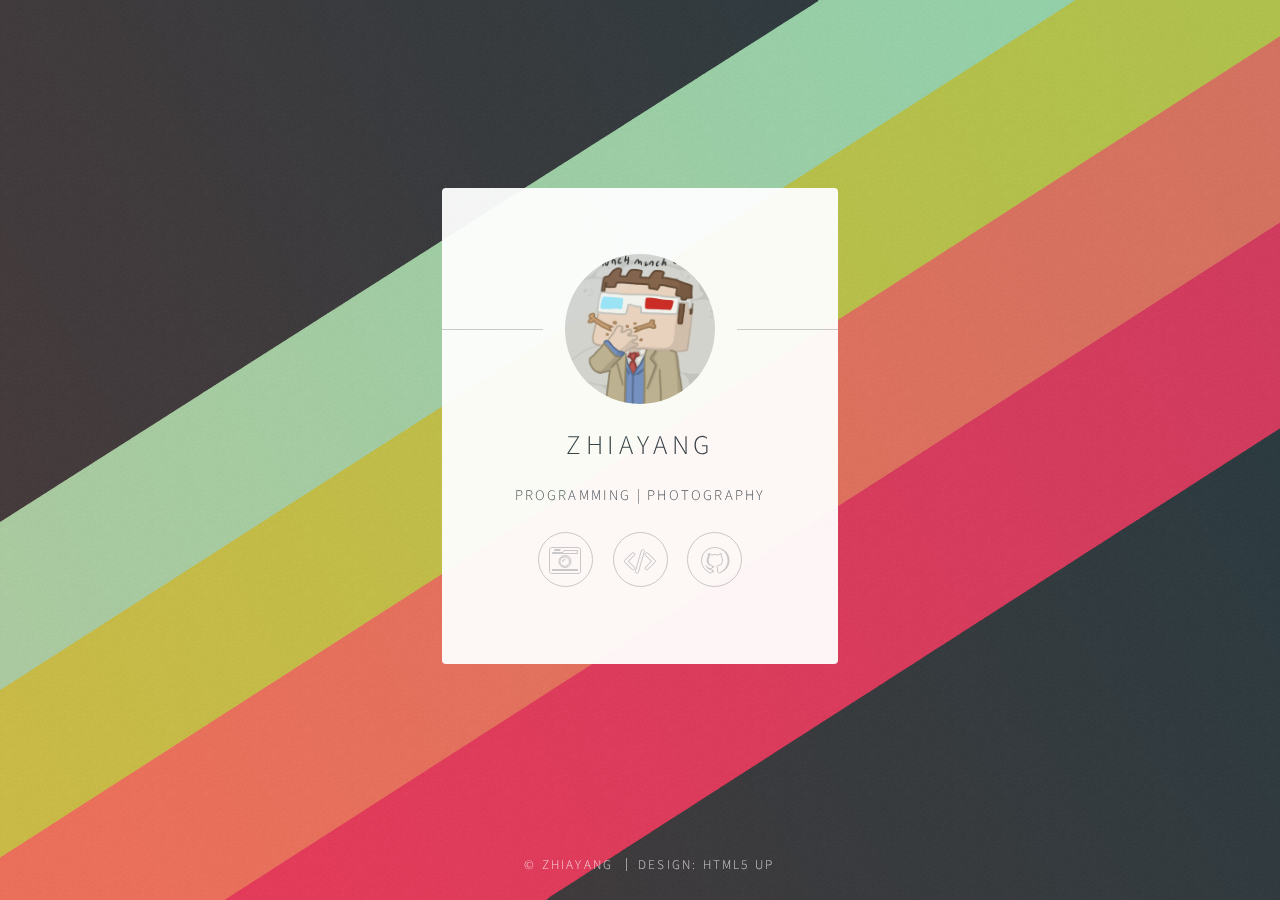
==== commit 44dc4992: "stuff" ====
--- a/index.html
+++ b/index.html
@@ -6,7 +6,7 @@
 -->
 <html>
 	<head>
-		<title>Identity by HTML5 UP</title>
+		<title>zhiayang</title>
 		<meta charset="utf-8" />
 		<meta name="viewport" content="width=device-width, initial-scale=1" />
 		<!--[if lte IE 8]><script src="assets/js/html5shiv.js"></script><![endif]-->
@@ -25,7 +25,7 @@
 						<header>
 							<span class="avatar"><img src="assets/images/avatar.png" alt="" /></span>
 							<h1>zhiayang</h1>
-							<p>Photographer | Programmer</p>
+							<p>Programming | Photography</p>
 						</header>
 
 
--- a/assets/css/main.css
+++ b/assets/css/main.css
@@ -78,10 +78,10 @@
 body {
   height: 100%;
   background-color: #ffffff;
-  background-image: url("../images/overlay.png"), -moz-linear-gradient(60deg, rgba(255, 165, 150, 0.2) 5%, rgba(0, 228, 255, 0.15)), url("../images/background.png");
-  background-image: url("../images/overlay.png"), -webkit-linear-gradient(60deg, rgba(255, 165, 150, 0.2) 5%, rgba(0, 228, 255, 0.15)), url("../images/background.png");
-  background-image: url("../images/overlay.png"), -ms-linear-gradient(60deg, rgba(255, 165, 150, 0.2) 5%, rgba(0, 228, 255, 0.15)), url("../images/background.png");
-  background-image: url("../images/overlay.png"), linear-gradient(60deg, rgba(255, 165, 150, 0.2) 5%, rgba(0, 228, 255, 0.15)), url("../images/background.png");
+  background-image: url("../images/overlay.png"), -moz-linear-gradient(60deg, rgba(255, 165, 150, 0.15) 5%, rgba(0, 228, 255, 0.1)), url("../images/background.png");
+  background-image: url("../images/overlay.png"), -webkit-linear-gradient(60deg, rgba(255, 165, 150, 0.15) 5%, rgba(0, 228, 255, 0.1)), url("../images/background.png");
+  background-image: url("../images/overlay.png"), -ms-linear-gradient(60deg, rgba(255, 165, 150, 0.15) 5%, rgba(0, 228, 255, 0.1)), url("../images/background.png");
+  background-image: url("../images/overlay.png"), linear-gradient(60deg, rgba(255, 165, 150, 0.15) 5%, rgba(0, 228, 255, 0.1)), url("../images/background.png");
   background-repeat: repeat,			no-repeat,			no-repeat;
   background-size: 100px 100px,	cover,				cover;
   background-position: top left,		center center,		bottom center;
@@ -99,17 +99,17 @@
   opacity: 0;
   z-index: 1;
   background-color: #ffffff;
-  background-image: url("../images/overlay.png"), -moz-linear-gradient(60deg, rgba(255, 165, 150, 0.2) 5%, rgba(0, 228, 255, 0.15));
-  background-image: url("../images/overlay.png"), -webkit-linear-gradient(60deg, rgba(255, 165, 150, 0.2) 5%, rgba(0, 228, 255, 0.15));
-  background-image: url("../images/overlay.png"), -ms-linear-gradient(60deg, rgba(255, 165, 150, 0.2) 5%, rgba(0, 228, 255, 0.15));
-  background-image: url("../images/overlay.png"), linear-gradient(60deg, rgba(255, 165, 150, 0.2) 5%, rgba(0, 228, 255, 0.15));
+  background-image: url("../images/overlay.png"), -moz-linear-gradient(60deg, rgba(255, 165, 150, 0.15) 5%, rgba(0, 228, 255, 0.1));
+  background-image: url("../images/overlay.png"), -webkit-linear-gradient(60deg, rgba(255, 165, 150, 0.15) 5%, rgba(0, 228, 255, 0.1));
+  background-image: url("../images/overlay.png"), -ms-linear-gradient(60deg, rgba(255, 165, 150, 0.15) 5%, rgba(0, 228, 255, 0.1));
+  background-image: url("../images/overlay.png"), linear-gradient(60deg, rgba(255, 165, 150, 0.15) 5%, rgba(0, 228, 255, 0.1));
   background-repeat: repeat,			no-repeat;
   background-size: 100px 100px,	cover;
   background-position: top left,		center center;
-  -moz-transition: opacity 1.75s ease-out;
-  -webkit-transition: opacity 1.75s ease-out;
-  -ms-transition: opacity 1.75s ease-out;
-  transition: opacity 1.75s ease-out;
+  -moz-transition: opacity 0.75s ease-out;
+  -webkit-transition: opacity 0.75s ease-out;
+  -ms-transition: opacity 0.75s ease-out;
+  transition: opacity 0.75s ease-out;
 }
 
 body.is-loading:after {
@@ -123,7 +123,7 @@
   font-size: 14pt;
   font-weight: 300;
   line-height: 2;
-  letter-spacing: 0.2em;
+  letter-spacing: 0.15em;
   text-transform: uppercase;
 }
 
@@ -157,7 +157,7 @@
 }
 
 a:hover {
-  color: #ff7496;
+  color: #318CE7;
 }
 
 strong, b {
@@ -185,7 +185,7 @@
 
 h1 {
   font-size: 1.85em;
-  letter-spacing: 0.22em;
+  letter-spacing: 0.165em;
   margin: 0 0 0.525em 0;
 }
 
@@ -288,7 +288,7 @@
 input[type="tel"]:focus,
 select:focus,
 textarea:focus {
-  border-color: #ff7496;
+  border-color: #318CE7;
 }
 
 .select-wrapper {
@@ -389,13 +389,13 @@
 
 input[type="checkbox"]:checked + label:before,
 input[type="radio"]:checked + label:before {
-  color: #ff7496;
+  color: #318CE7;
   content: '\f00c';
 }
 
 input[type="checkbox"]:focus + label:before,
 input[type="radio"]:focus + label:before {
-  border-color: #ff7496;
+  border-color: #318CE7;
 }
 
 input[type="checkbox"] + label:before {
@@ -529,7 +529,7 @@
 }
 
 ul.icons li a:hover:before {
-  text-shadow: 1.25px 0px 0px #ff7496, -1.25px 0px 0px #ff7496, 0px 1.25px 0px #ff7496, 0px -1.25px 0px #ff7496;
+  text-shadow: 1.25px 0px 0px #318CE7, -1.25px 0px 0px #318CE7, 0px 1.25px 0px #318CE7, 0px -1.25px 0px #318CE7;
 }
 
 ul.icons li a:before {
@@ -545,7 +545,7 @@
 }
 
 ul.icons li a:hover {
-  border-color: #ff7496;
+  border-color: #318CE7;
 }
 
 @media screen and (max-width: 480px) {
@@ -616,8 +616,8 @@
 input[type="button"]:hover,
 button:hover,
 .button:hover {
-  border-color: #ff7496;
-  color: #ff7496 !important;
+  border-color: #318CE7;
+  color: #318CE7 !important;
 }
 
 input[type="submit"].icon,
@@ -772,7 +772,7 @@
 
 #footer .copyright li {
   display: inline-block;
-  margin: 0 0 0 0.45em;
+  margin: 0 0 0 0.55em;
   padding: 0 0 0 0.85em;
   border-left: solid 1px rgba(255, 255, 255, 0.5);
   line-height: 1;
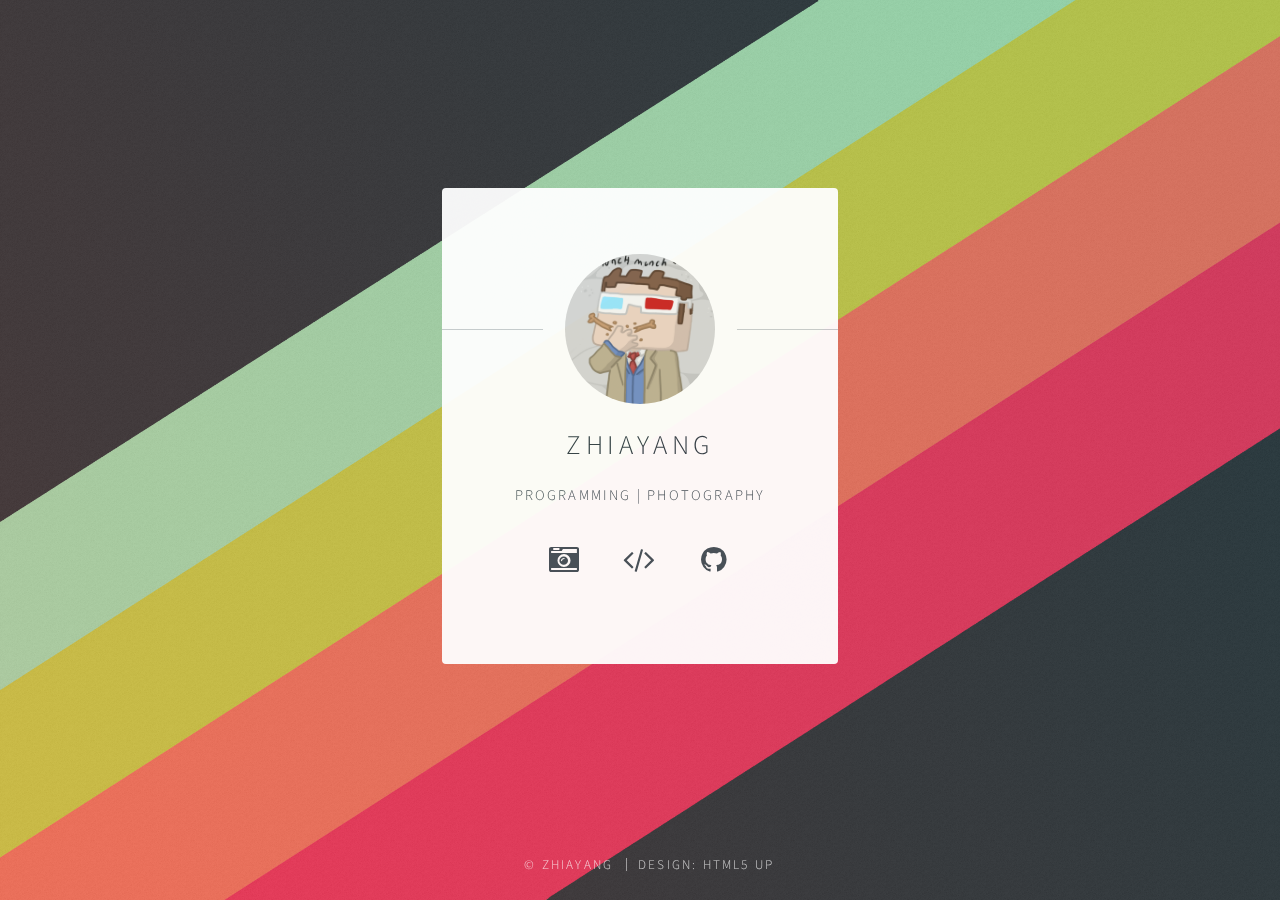
==== commit cae1bde6: "stuff" ====
--- a/index.html
+++ b/index.html
@@ -78,7 +78,7 @@
 						<footer>
 							<ul class="icons">
 								<li><a href="photography/index.html" class="icon-piece fa-camera-retro"></a></li>
-								<li><a href="#" class="icon-piece fa-code"></a></li>
+								<li><a href="programming/index.html" class="icon-piece fa-code"></a></li>
 								<li><a href="https://github.com/zhiayang" class="icon-piece fa-github"></a></li>
 							</ul>
 						</footer>
@@ -98,7 +98,11 @@
 			<!--[if lte IE 8]><script src="assets/js/respond.min.js"></script><![endif]-->
 			<script>
 				if ('addEventListener' in window) {
-					window.addEventListener('load', function() { document.body.className = document.body.className.replace(/\bis-loading\b/, ''); });
+					window.addEventListener('load', function()
+					{
+						document.body.className = document.body.className.replace(/\bis-loading\b/, '');
+					});
+
 					document.body.className += (navigator.userAgent.match(/(MSIE|rv:11\.0)/) ? ' is-ie' : '');
 				}
 			</script>
--- a/assets/css/main.css
+++ b/assets/css/main.css
@@ -141,10 +141,6 @@
 }
 
 a {
-  -moz-transition: color 0.2s ease, border-color 0.2s ease;
-  -webkit-transition: color 0.2s ease, border-color 0.2s ease;
-  -ms-transition: color 0.2s ease, border-color 0.2s ease;
-  transition: color 0.2s ease, border-color 0.2s ease;
   color: inherit;
   text-decoration: none;
 }
@@ -506,7 +502,7 @@
   width: 3.75em;
   height: 3.75em;
   border-radius: 100%;
-  border: solid 1px #c8cccf;
+  border: none 1px #c8cccf;
   line-height: 3.75em;
   overflow: hidden;
   text-align: center;
@@ -521,15 +517,6 @@
   font-style: normal;
   font-weight: normal;
   text-transform: none !important;
-}
-
-ul.icons li a:before {
-  color: #ffffff;
-  text-shadow: 1.25px 0px 0px #c8cccf, -1.25px 0px 0px #c8cccf, 0px 1.25px 0px #c8cccf, 0px -1.25px 0px #c8cccf;
-}
-
-ul.icons li a:hover:before {
-  text-shadow: 1.25px 0px 0px #318CE7, -1.25px 0px 0px #318CE7, 0px 1.25px 0px #318CE7, 0px -1.25px 0px #318CE7;
 }
 
 ul.icons li a:before {
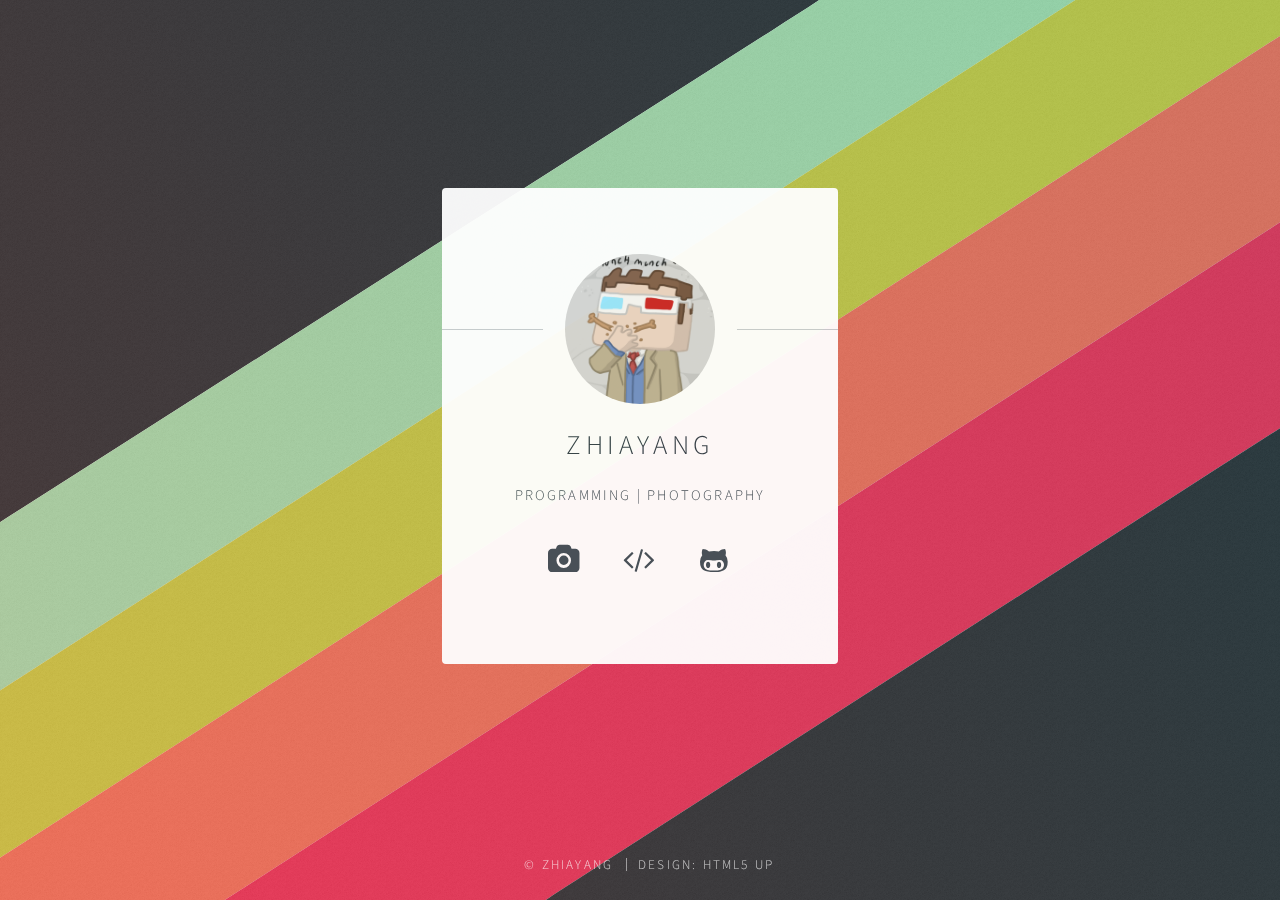
==== commit 2ac65518: "stuff" ====
--- a/index.html
+++ b/index.html
@@ -77,9 +77,9 @@
 
 						<footer>
 							<ul class="icons">
-								<li><a href="photography/index.html" class="icon-piece fa-camera-retro"></a></li>
+								<li><a href="photography/index.html" class="icon-piece fa-camera"></a></li>
 								<li><a href="programming/index.html" class="icon-piece fa-code"></a></li>
-								<li><a href="https://github.com/zhiayang" class="icon-piece fa-github"></a></li>
+								<li><a href="https://github.com/zhiayang" class="icon-piece fa-github-alt"></a></li>
 							</ul>
 						</footer>
 					</section>
--- a/assets/css/main.css
+++ b/assets/css/main.css
@@ -78,10 +78,10 @@
 body {
   height: 100%;
   background-color: #ffffff;
-  background-image: url("../images/overlay.png"), -moz-linear-gradient(60deg, rgba(255, 165, 150, 0.15) 5%, rgba(0, 228, 255, 0.1)), url("../images/background.png");
-  background-image: url("../images/overlay.png"), -webkit-linear-gradient(60deg, rgba(255, 165, 150, 0.15) 5%, rgba(0, 228, 255, 0.1)), url("../images/background.png");
-  background-image: url("../images/overlay.png"), -ms-linear-gradient(60deg, rgba(255, 165, 150, 0.15) 5%, rgba(0, 228, 255, 0.1)), url("../images/background.png");
-  background-image: url("../images/overlay.png"), linear-gradient(60deg, rgba(255, 165, 150, 0.15) 5%, rgba(0, 228, 255, 0.1)), url("../images/background.png");
+  background-image: url("../images/overlay.png"), -moz-linear-gradient(60deg, rgba(255, 165, 150, 0.15) 5%, rgba(0, 228, 255, 0.1)), url("../images/background.svg");
+  background-image: url("../images/overlay.png"), -webkit-linear-gradient(60deg, rgba(255, 165, 150, 0.15) 5%, rgba(0, 228, 255, 0.1)), url("../images/background.svg");
+  background-image: url("../images/overlay.png"), -ms-linear-gradient(60deg, rgba(255, 165, 150, 0.15) 5%, rgba(0, 228, 255, 0.1)), url("../images/background.svg");
+  background-image: url("../images/overlay.png"), linear-gradient(60deg, rgba(255, 165, 150, 0.15) 5%, rgba(0, 228, 255, 0.1)), url("../images/background.svg");
   background-repeat: repeat,			no-repeat,			no-repeat;
   background-size: 100px 100px,	cover,				cover;
   background-position: top left,		center center,		bottom center;
